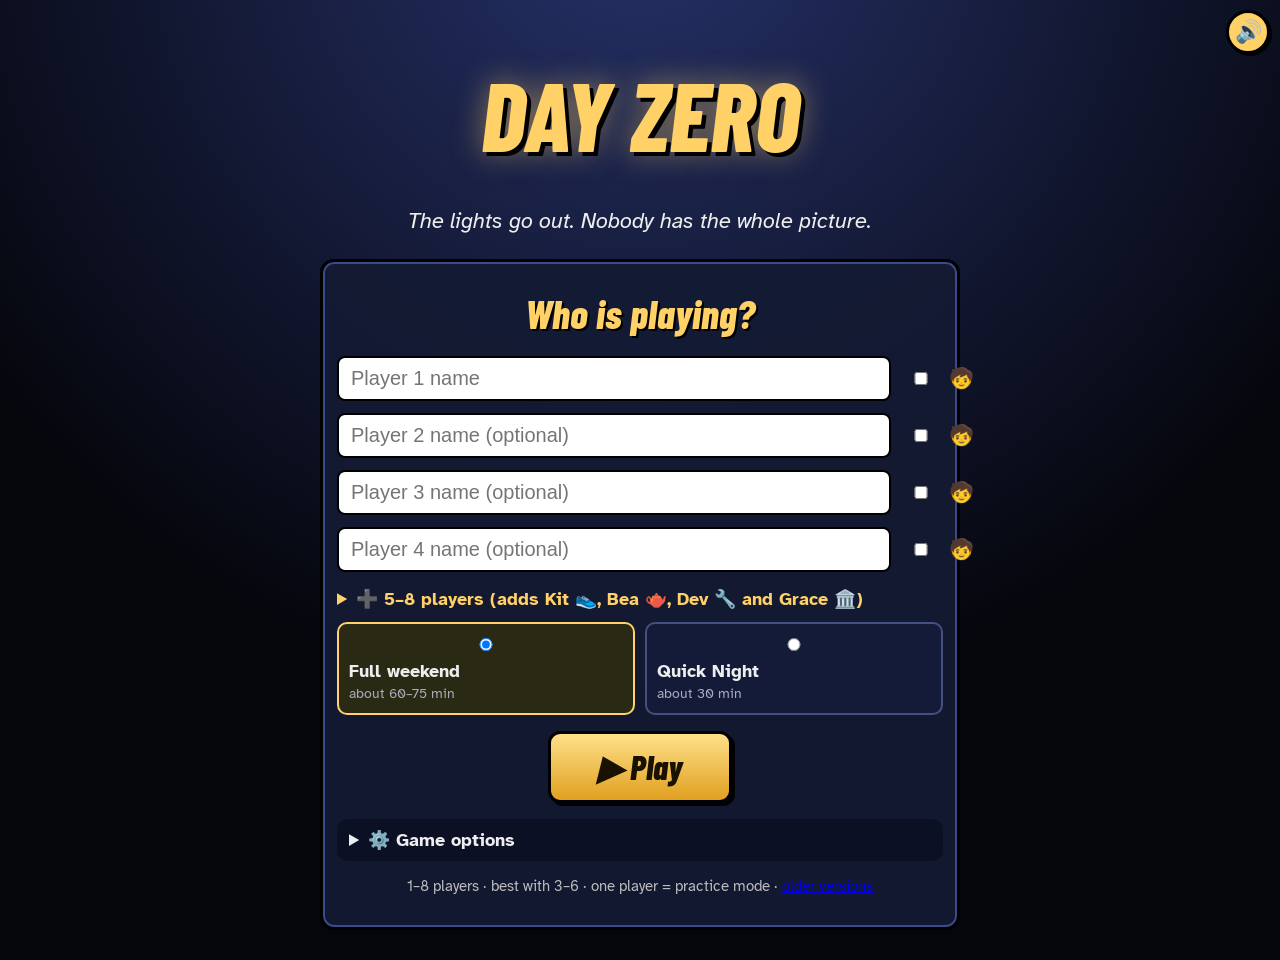
==== index.html @ 2cb4d69f "Wire up 1-8 players, kid ticks, campaign panel and controller mode Title screen: 8 name rows with a " ====
<!DOCTYPE html>
<html lang="en"><head><meta charset="utf-8"><meta name="viewport" content="width=device-width,initial-scale=1">
<title>Day Zero: a family co-op crisis game</title>
<link rel="icon" href="favicon.svg" type="image/svg+xml"><link rel="alternate icon" href="favicon.ico">
<meta name="description" content="The lights go out. Nobody has the whole picture. A co-op crisis game for 1–8 players around one screen, with optional phone controllers.">
<meta property="og:title" content="Day Zero"><meta property="og:description" content="The lights go out. Nobody has the whole picture. Can your table keep Mill Lane together?">
<meta name="theme-color" content="#141a33">
<link href="https://fonts.googleapis.com/css2?family=Barlow+Condensed:ital,wght@1,800&family=Atkinson+Hyperlegible:ital,wght@0,400;0,700;1,400&family=Caveat:wght@600&display=swap" rel="stylesheet">
<link rel="stylesheet" href="dz-main.css"><link rel="stylesheet" href="dz24.css"><link rel="stylesheet" href="dz-juice.css">
</head><body><div class="w" id="app"></div>
<noscript><p style="text-align:center">Day Zero needs JavaScript to run.</p></noscript>
<script src="story21.js"></script>
<script src="story23.js"></script>
<script src="qr24.min.js"></script>
<script src="vendor/peerjs.min.js"></script>
<script src="dz24.js"></script>
<script src="dz-content.js"></script>
<script src="dz-core.js"></script>
<script src="dz-variety.js"></script>
<script src="dz-roles.js"></script>
<script src="dz-campaign.js"></script>
<script src="dz-views.js"></script>
<script src="dz-vote.js"></script>
<script src="dz-chronicle.js"></script>
<script src="dz-juice.js"></script>
<script src="dz-live.js"></script>
<script>R();</script>
</body></html>
---- dz-main.css ----
*{box-sizing:border-box}
body{margin:0;color:#eee;font:18px/1.45 'Atkinson Hyperlegible',sans-serif;background:radial-gradient(circle at 50% -10%,#26326a,#05060c 65%);min-height:100vh}
.w{max-width:1100px;margin:auto;padding:14px}
h1,h2,.btn,.ct,.sec{font-family:'Barlow Condensed',Impact,sans-serif;font-style:italic;font-weight:800}
h1{font-size:76px;color:#ffd166;text-align:center;margin:10px 0 0;text-shadow:4px 4px 0 #000,0 0 30px #ffd16688}
h2{font-size:40px;color:#ffd166;margin:8px 0;text-shadow:2px 2px 0 #000;text-align:center}
.sec{font-size:30px;color:#ffd166;border-bottom:3px solid #ffd16655;margin:26px 0 12px;text-shadow:2px 2px 0 #000}
.goal{background:linear-gradient(90deg,#c43d1f,#6a24a8);border:3px solid #000;border-radius:12px;padding:10px 16px;font-size:21px;margin:10px auto;max-width:900px;text-align:center;box-shadow:4px 4px 0 #000}
.btn{background:linear-gradient(#ffe08a,#e0a020);color:#1a1200;border:3px solid #000;border-radius:12px;padding:10px 24px;font-size:24px;cursor:pointer;box-shadow:3px 3px 0 #000;margin:6px}
.btn:disabled{opacity:.35}.btn.b{background:linear-gradient(#d6ddff,#8c99d8)}.btn.sm2{font-size:18px;padding:4px 14px}
.c{text-align:center}.row{display:flex;flex-wrap:wrap;gap:16px;justify-content:center}
.card{width:300px;border-radius:18px;padding:12px;border:3px solid #000;box-shadow:inset 0 0 0 3px var(--r,#ffd166),6px 7px 0 #0009;
background:repeating-linear-gradient(-35deg,#0f1630 0 13px,#1a2550 13px 15px,#0f1630 15px 28px,#3a2c0a 28px 29px)}
.ct{font-size:30px;line-height:1;color:#ffd166;text-align:center;padding:4px 2px 9px;text-shadow:2px 2px 0 #000}
.art{height:175px;border:3px solid #000;border-radius:6px;position:relative;overflow:hidden;display:flex;align-items:center;justify-content:center;font-size:76px;background:linear-gradient(135deg,#ff6b35,#7b2cbf 55%,#10002b)}
.art div{position:absolute;inset:0;background-size:cover;background-position:center}
.sm .art{height:64px;font-size:38px}
.box{background:#f4ecd6;color:#1b1b1b;border:2px solid #000;border-radius:6px;margin-top:10px;padding:10px;font-size:17px}
.fl{font-style:italic;margin-bottom:6px}
.hint{margin-top:8px;font-size:14px;background:#e6d9b3;border-radius:4px;padding:5px 7px}
.tag{text-align:right;font-family:'Barlow Condensed',sans-serif;font-style:italic;font-weight:800;color:#ffb347;font-size:20px;margin-top:6px}
.sk{font-family:Caveat,cursive;font-size:24px;line-height:1.15;background:#fffbe6}
.rel{display:inline-block;font-weight:700;font-size:13px;padding:2px 8px;border-radius:10px;border:2px solid #000;margin-bottom:6px}
.V{background:#2e8b57;color:#fff}.U{background:#ffbf47}.R{background:#aaa;border-style:dashed}
.clk{display:flex;gap:4px;margin-top:6px}.clk i{width:22px;height:22px;border:2px solid #000;border-radius:4px;background:#fff;font-style:normal;text-align:center;font-size:14px}.clk i.on{background:#e4572e}
.pn{background:#141a33ee;border:3px solid #000;border-radius:14px;padding:14px;margin:12px auto;max-width:900px;box-shadow:inset 0 0 0 2px #3a4a8a}
.trk{display:inline-block;background:#1c2448;border:2px solid #000;border-radius:10px;padding:6px 10px;margin:4px;min-width:118px;text-align:center}
.trk b{display:block;font-size:26px;color:#ffd166}.pp{color:#ff7a59;letter-spacing:2px}
.hb{display:inline-block;margin:4px;padding:6px 12px;border-radius:10px;border:2px solid #000;background:#3a3a3a}.hb.on{background:#2fbf71;color:#000}
.lg p{margin:6px 0;padding:7px 10px;background:#0f1430;border-left:6px solid #ffd166;border-radius:4px}
.lg p.ok{border-left-color:#2fbf71}.lg p.no{border-left-color:#e4572e}
.rb{border:3px solid;border-radius:12px;padding:12px 14px;margin:10px auto;background:#10162c;max-width:900px}
.rb h3{margin:0 0 6px;font-family:'Barlow Condensed',sans-serif;font-style:italic;font-size:28px}
.gd td{border-bottom:1px solid #334;padding:7px;vertical-align:top}.gd table{width:100%;border-collapse:collapse}
.opt{display:block;width:100%;text-align:left;font-size:22px}
.opt div{font:16px 'Atkinson Hyperlegible';font-style:normal;margin-top:3px}
select,input{font-size:18px;padding:8px;border-radius:8px;border:2px solid #000;width:100%;margin:4px 0}
.st{font-size:34px;color:#ffd166}.s{font-size:15px;color:#bbb}

/* Day Zero 2.0: inventory and exploration */
.dx-grid{display:grid;grid-template-columns:repeat(auto-fit,minmax(185px,1fr));gap:10px}
.dx-item{background:#20294f;border:2px solid #070a15;border-radius:11px;padding:10px;box-shadow:inset 0 0 0 1px #5666a6}
.dx-item b{color:#ffe08a}.dx-item small{color:#cbd2ec;display:block;line-height:1.35;margin-top:4px}
.dx-item .dx-icon{font-size:28px;display:inline-block;margin-right:6px}
.dx-place{border-left:4px solid #2fd09c}.dx-place.locked{border-left-color:#7c7e97;opacity:.83}.dx-place.done{border-left-color:#f0a500}
.dx-label{font-size:13px;font-weight:bold;letter-spacing:.035em;color:#ffca69}
.dx-note{font-size:15px;color:#dee4fa}
.preview-banner{position:sticky;top:0;z-index:100;background:#1d5d4b;border-bottom:3px solid #82e9bd;color:#fff;padding:10px 16px;font:700 15px 'Atkinson Hyperlegible',sans-serif;text-align:center}.preview-banner a{color:#ffdf80}
/* Day Zero 2.1 — narrated fiction */
.dz21-page{max-width:920px;margin:16px auto 24px;background:#101730;border:3px solid #090b18;border-radius:16px;overflow:hidden;box-shadow:0 9px 0 #0008}
.dz21-head{background:linear-gradient(115deg,#33224e,#162244);padding:20px 24px 14px}
.dz21-head h2{text-align:left;font-size:clamp(32px,5vw,48px);margin:5px 0;line-height:1.08}
.dz21-kicker{color:#ffcc70;font:italic 800 19px 'Barlow Condensed',Impact,sans-serif;text-transform:uppercase;letter-spacing:.07em}
.dz21-head span{color:#dfddeb;font-size:15px}
.dz21-hero{height:clamp(180px,36vw,295px);background:#1b2048}
.dz21-hero .art{height:100%;border:0;border-radius:0}
.dz21-prose{background:#f4ecd8;color:#28232b;padding:clamp(16px,4vw,32px);font:clamp(18px,2vw,21px)/1.58 Georgia,serif}
.dz21-prose p{margin:0 0 17px}.dz21-prose p:last-child{margin-bottom:0}
.dz21-reader{font:700 14px 'Atkinson Hyperlegible',sans-serif}
.dz21-prose .dz21-reader{border-bottom:1px solid #c6b49a;color:#645667;padding-bottom:10px;margin-bottom:16px}
.dz21-footer{padding:15px;text-align:center;background:#141c36}
.dz21-settings{border-left:5px solid #c593e5}.dz21-settings select{max-width:460px;margin:6px 0 15px}
.dz21-outro{border:2px solid #b88c4b;padding:18px 22px}.dz21-outro h3{font:italic 800 29px 'Barlow Condensed',Impact,sans-serif;color:#ffcf72;margin:7px 0}.dz21-outro p{margin:0;line-height:1.55}
@media(max-width:600px){.dz21-head{padding:14px}.dz21-hero{height:205px}.dz21-prose{padding:17px}}

/* Day Zero 2.2 - Illustrated results and narrative council */
.dz22-story{display:grid;grid-template-columns:minmax(175px,32%) 1fr;max-width:940px;margin:14px auto;border:3px solid #080c1f;border-radius:16px;overflow:hidden;background:#f4ecd8;color:#26202b;box-shadow:0 7px 0 #0008}
.dz22-scene-image{background:#16213d;min-height:240px}.dz22-scene-image .art{height:100%;min-height:240px;border:0;border-radius:0}
.dz22-story-prose{padding:22px 25px;font:18px/1.52 Georgia,serif}.dz22-story-prose p{margin:11px 0}.dz22-story-prose h3{font:bold 31px/1.12 Georgia,serif;color:#332039;margin:8px 0 13px}
.dz22-kicker{font:italic 800 16px 'Barlow Condensed',Impact,sans-serif;letter-spacing:.045em;color:#c47b20}
.dz22-read{font:700 13px 'Atkinson Hyperlegible',sans-serif;color:#795c68;margin:8px 0 15px}
.dz22-teamwork{border-left:5px solid #2fd09c;padding:16px 20px}.dz22-teamwork p{margin:9px 0;font-size:16px}.dz22-teamwork b{color:#ffd166}
.dz22-role-cue{max-width:900px;margin:8px auto;border-left:5px solid #e0b264;padding:10px 15px;background:#191f3b;color:#f2e9d5;font:17px/1.5 Georgia,serif}
.dz22-grid{display:grid;grid-template-columns:repeat(auto-fit,minmax(258px,1fr));gap:16px;max-width:1100px;margin:14px auto 22px}
.dz22-result{border:3px solid var(--dz22,#ffcf70);border-radius:14px;overflow:hidden;background:#171d39;box-shadow:4px 5px 0 #0009;color:#f5f1e8}
.dz22-art{height:158px;background:#121c3a}.dz22-art .art{height:100%;border:0;border-radius:0}
.dz22-details{padding:12px 15px 14px}.dz22-details h4{font:bold 25px/1.09 'Barlow Condensed',Impact,sans-serif;color:#ffda8c;margin:5px 0 10px}
.dz22-details p{font:16px/1.5 Georgia,serif;margin:8px 0 12px}.dz22-chips{display:flex;flex-wrap:wrap;gap:6px;margin-top:10px}.dz22-chips span{padding:4px 9px;background:#303c69;border-radius:8px;font-size:13px;color:#f5eacb}
.dz22-technical{font-size:15px}.dz22-technical summary{cursor:pointer;color:#cbd5ff;font-weight:700}
.dz22-delta-list{display:flex;gap:7px;flex-wrap:wrap}.dz22-delta-list span{background:#293257;border:1px solid #7582b6;border-radius:9px;padding:7px 10px}
.dz22-resource-grid{display:grid;grid-template-columns:repeat(auto-fit,minmax(235px,1fr));gap:10px}.dz22-resource{border:1px solid #404e83;border-radius:10px;background:#1c2448;padding:11px}.dz22-resource b{color:#ffdb8c}.dz22-resource p{margin:5px 0;font-size:15px}.dz22-resource small{font-size:13px;color:#d7d9ee}
@media(max-width:620px){.dz22-story{grid-template-columns:1fr}.dz22-scene-image,.dz22-scene-image .art{min-height:185px;max-height:215px}.dz22-story-prose{padding:17px}.dz22-grid{grid-template-columns:1fr}.dz22-art{height:185px}}

/* Day Zero 2.3: illustrations are card art, game information stays outside the picture. */
.dz23-item-grid{display:grid;grid-template-columns:repeat(auto-fit,minmax(185px,1fr));gap:12px}
.dz23-item{background:#1b2547;border:2px solid #bd9655;border-radius:11px;overflow:hidden}
.dz23-item-art .art{height:155px;border:0;border-radius:0}.dz23-item-art .art div{background-size:cover}
.dz23-item-body{padding:10px 12px}.dz23-item-body strong{display:block;color:#ffd994;font:italic 800 22px 'Barlow Condensed',Impact,sans-serif}
.dz23-item-body span{font-size:12px;color:#ebad53;font-weight:700}.dz23-item-body p{font-size:15px;margin:6px 0;color:#e8e5ef}
.dz23-drawer summary,.dz23-teamwork summary{cursor:pointer;font-weight:700;color:#ffda87}
.dz23-drawer[open] summary{margin-bottom:13px}.dz23-hint{padding:10px 12px;background:#252e54;border-radius:9px;margin:9px 0}
.dz23-hint summary{color:#f1dfaa;cursor:pointer}.dz23-hint p{font-size:15px}
.dz23-result .dz22-art{height:190px}.dz23-result .dz22-art .art{background:#1c2545}
.dz23-result .dz22-details h4{font-size:25px}.dz23-result .dz22-details p{font:16px/1.5 Georgia,serif}
@media(max-width:600px){.dz23-item-grid{grid-template-columns:repeat(2,minmax(0,1fr))}.dz23-item-art .art{height:120px}}
---- dz24.css ----
/* Day Zero 2.4 — TV-first and mobile-friendly dual presentation */
.dz24-mode-select{display:block;font-size:18px;font-weight:800;color:#ffdc86}.dz24-mode-select select{margin-top:7px;background:#e8ecfc;color:#17223d}
.dz24-lead{max-width:1000px;margin:20px auto;text-align:center;background:linear-gradient(125deg,#15274d,#10162c);border:2px solid #495e96;border-radius:15px;padding:19px 25px}
.dz24-eyebrow{color:#ffc675;font-size:15px;font-weight:850;letter-spacing:.15em}.dz24-lead h2{margin:5px auto}
.dz24-lead p{max-width:780px;margin:9px auto 0;font-size:19px;color:#dce3f8}
.dz24-role-section{max-width:1100px;margin:20px auto 30px}
.dz24-role-line{display:flex;align-items:center;gap:14px;padding:13px 18px;border:2px solid var(--dz24-role);border-radius:13px;background:#121d39}
.dz24-role-icon{font-size:32px}.dz24-role-name{font:italic 800 28px 'Barlow Condensed',Impact,sans-serif;color:#ffe091}
.dz24-role-mechanic{font-size:15px;color:#c5d1eb}
.dz24-intel-grid{display:grid;grid-template-columns:repeat(auto-fit,minmax(240px,1fr));gap:15px;margin-top:14px}
.dz24-intel-card{background:#f0e4cb;border:2px solid #0c1427;border-radius:12px;overflow:hidden;box-shadow:4px 5px #0008;color:#17223a}
.dz24-artwrap{height:155px;background:#182647}.dz24-artwrap img{width:100%;height:100%;object-fit:cover;display:block}
.dz24-card-copy{padding:11px 13px 15px}.dz24-meta{display:flex;gap:8px;align-items:center;flex-wrap:wrap}
.dz24-state{border:2px solid #16253c;background:#ecc56d;border-radius:7px;font-weight:900;font-size:12px;padding:3px 8px}
.dz24-intel-card.verified .dz24-state{background:#36895e;color:#fff}.dz24-intel-card.rumour .dz24-state{background:#bdc0c9;border-style:dashed}
.dz24-mark{font-size:11px;border:1px solid #96836e;border-radius:6px;padding:3px 7px}
.dz24-card-copy p{font-size:19px;line-height:1.46;margin:9px 0 0}
.dz24-qr-grid{display:grid;grid-template-columns:repeat(auto-fit,minmax(205px,1fr));gap:16px;margin:16px auto;max-width:1100px}
.dz24-qr-person{padding:14px 12px;text-align:center;border:2px solid #6481c2;background:#151e3c;border-radius:15px;box-shadow:4px 5px #0008}
.dz24-player-number{font-weight:800;color:#b8c8f4;font-size:12px;letter-spacing:.13em}
.dz24-qr-person h3{margin:6px 0;color:#ffdf91;font:italic 800 30px 'Barlow Condensed',Impact,sans-serif}
.dz24-player-roles{font-size:14px;min-height:39px;color:#cbd6ed}
.dz24-qr{background:white;padding:8px;border-radius:9px;max-width:196px;min-height:194px;display:flex;align-items:center;justify-content:center;margin:8px auto}
.dz24-qr img,.dz24-qr canvas{width:178px!important;height:178px!important}
.dz24-qr-caption{margin:7px 0;color:#d3e1ff;font-size:14px}
.dz24-openlink{color:#ffe095;font-size:14px}.dz24-linkbtn{cursor:pointer;background:none;border:0;text-decoration:underline;color:#ffe095;font-size:15px}
.dz24-order-grid{display:grid;grid-template-columns:repeat(auto-fit,minmax(270px,1fr));gap:16px}
.dz24-order-player{background:#151f3c;border:2px solid #5268a1;border-radius:13px;padding:13px}
.dz24-order-player h3{margin:0 0 13px;color:#ffda83;font:italic 800 31px 'Barlow Condensed',Impact,sans-serif}
.dz24-order-role{margin:10px 0 18px;padding:10px 12px;background:#233059;border-left:5px solid var(--dz24-role);border-radius:0 9px 9px 0}
.dz24-order-role-head{color:#ffe5a5;font-size:17px;font-weight:800;margin-bottom:5px}
.dz24-order-label{display:block;color:#f3c47d;font-weight:800;font-size:13px;margin-top:13px}
.dz24-order-role select{margin:3px 0;font-size:15px;color:#152136}
@media(min-width:1150px){.w{max-width:1270px}}
@media(max-width:575px){.dz24-lead{padding:15px}.dz24-lead p{font-size:16px}.dz24-intel-card{display:grid;grid-template-columns:112px minmax(0,1fr)}.dz24-artwrap{height:100%;min-height:142px}.dz24-card-copy p{font-size:16px}
.dz24-qr-grid{grid-template-columns:repeat(2,minmax(0,1fr));gap:8px}.dz24-qr-person{padding:8px 5px}.dz24-player-roles{font-size:12px}
.dz24-qr{width:100%;max-width:156px;min-height:145px;padding:4px}.dz24-qr img,.dz24-qr canvas{width:135px!important;height:135px!important}}
---- dz-juice.css ----
/* Day Zero: styles for the cold open, staging, votes, goals and the Mill Lane Chronicle */
#dz-mute{position:fixed;top:10px;right:10px;z-index:50;font-size:22px;width:44px;height:44px;border-radius:50%;border:3px solid #000;background:#ffd166;cursor:pointer;box-shadow:2px 2px 0 #000}
#dz-skip{position:fixed;bottom:14px;right:14px;z-index:50;font:700 18px 'Barlow Condensed',sans-serif;padding:8px 16px;border-radius:10px;border:3px solid #000;background:#d6ddff;cursor:pointer}
#dz-toast{position:fixed;left:50%;bottom:20px;transform:translate(-50%,120px);background:#1b1b1b;color:#ffd166;border:3px solid #ffd166;border-radius:12px;padding:10px 18px;z-index:60;transition:transform .25s;max-width:90vw}
#dz-toast.on{transform:translate(-50%,0)}
.dz-title{font-size:96px;margin-top:30px}.dz-tagline{font-size:22px}
.dz-start{max-width:640px;margin:16px auto}.dz-start input:not([type]),.dz-start input[id^=n],.dz-opts input#dz-seed{display:block;width:100%;font-size:20px;padding:9px 12px;margin:6px 0;border-radius:8px;border:2px solid #000}
.dz-play{font-size:34px;padding:12px 46px}
.dz-len{display:flex;gap:10px;justify-content:center;margin:10px 0}
.dz-chip-radio{flex:1;background:#141b38;border:2px solid #44507f;border-radius:10px;padding:8px 10px;cursor:pointer}
.dz-chip-radio span{display:block;font-size:14px;color:#aab}
.dz-chip-radio:has(input:checked){border-color:#ffd166;background:#2a2a14}
.dz-opts{margin-top:10px;background:#0b1024;border-radius:10px;padding:8px 12px}.dz-opts summary{cursor:pointer;font-weight:700}
.dz-opts label{display:block;margin:10px 0}.dz-opts select{display:block;width:100%;font-size:17px;padding:6px;border-radius:6px;margin-top:4px}
.dz-tip{background:#173b2c;border:2px solid #6bd59f;border-radius:10px;padding:8px 12px;margin:10px auto;max-width:900px}
.dz-teamline{margin:6px 0}.dz-steps{max-width:900px;margin:10px auto}
.dz-scene summary{cursor:pointer;font-weight:700}
.dz-strip{display:flex;flex-wrap:wrap;gap:10px;justify-content:center;margin:12px 0}
.dz-strip-i{background:#141b38;border:2px solid #44507f;border-radius:10px;padding:6px 10px}.dz-strip-i.hot{border-color:#e4572e;box-shadow:0 0 12px #e4572e88}
.dz-newpip{animation:dzPip 1.1s ease 2}
@keyframes dzPip{0%{transform:scale(1)}40%{transform:scale(1.5);background:#ffd166}100%{transform:scale(1)}}
.dz-up{animation:dzUp 1.6s ease}.dz-down{animation:dzDown 1.6s ease}
@keyframes dzUp{0%,60%{box-shadow:0 0 0 3px #6bd59f;background-color:#6bd59f44}100%{box-shadow:none}}
@keyframes dzDown{0%,60%{box-shadow:0 0 0 3px #e4572e;background-color:#e4572e44}100%{box-shadow:none}}
.dz-chip.neg{background:#5a1f12!important;color:#ffd1c4!important}.dz-chip.pos{background:#173b2c!important;color:#c9f5dc!important}
/* staging */
.dz-staging .dz-st:not(.dz-in){opacity:0;transform:translateY(14px) scale(.98)}
.dz-st{transition:opacity .35s ease,transform .35s ease}
.btn.dz-wait{opacity:.35;pointer-events:none}
.dz-shake{animation:dzShake .5s}
@keyframes dzShake{20%,60%{transform:translateX(-6px)}40%,80%{transform:translateX(6px)}}
.dz22-art{position:relative}
.dz-stamp{position:absolute;top:30%;left:50%;transform:translate(-50%,-50%) rotate(-12deg);font:900 italic 30px 'Barlow Condensed',sans-serif;color:#e4572e;border:4px solid #e4572e;border-radius:8px;padding:2px 12px;background:#fff9;letter-spacing:2px}
.dz-stamp.v-HALFTRUE{color:#e0a020;border-color:#e0a020}.dz-stamp.v-OUTOFDATE,.dz-stamp.v-UNPROVEN{color:#7b2cbf;border-color:#7b2cbf}
.dz-staging .dz-st:not(.dz-in) .dz-stamp{transform:translate(-50%,-50%) rotate(-12deg) scale(3);opacity:0}
.dz-stamped{animation:dzStamp .35s cubic-bezier(.3,1.6,.6,1)}
@keyframes dzStamp{0%{transform:translate(-50%,-50%) rotate(-12deg) scale(3);opacity:0}100%{transform:translate(-50%,-50%) rotate(-12deg) scale(1);opacity:1}}
/* votes */
.dz-pass{max-width:620px;margin:30px auto;padding:26px}
.dz-ballot{max-width:620px;margin:12px auto}.dz-ballot .opt{display:block;width:100%;text-align:left}
.dz-ballot .opt div{font:400 16px 'Atkinson Hyperlegible',sans-serif;font-style:normal}
.dz-private{display:block;margin:14px 0}.dz-private select{display:block;width:100%;font-size:16px;padding:6px;margin-top:4px}
.dz-ballots{display:flex;flex-wrap:wrap;gap:12px;justify-content:center;margin:14px 0}
.dz-ballotcard{width:170px;min-height:110px;background:#f4ecd6;color:#1b1b1b;border:3px solid #000;border-radius:10px;padding:10px;box-shadow:4px 4px 0 #000}
.dz-staging .dz-ballotcard:not(.dz-in){transform:rotateY(90deg)}
.dz-bk{font:800 italic 16px 'Barlow Condensed',sans-serif;color:#7b2cbf}.dz-bv{font-weight:700}
.dz-tally{max-width:700px;margin:12px auto}
.dz-bar{display:grid;grid-template-columns:1fr 200px 30px;gap:8px;align-items:center;margin:6px 0}
.dz-bar i{display:block;height:18px;border:2px solid #000;border-radius:6px;background:linear-gradient(90deg,#ffd166 var(--w),#141b38 var(--w))}
.dz-verdict,.dz-decided{background:linear-gradient(135deg,#2a2a14,#173b2c);border:3px solid #ffd166;border-radius:14px;padding:12px 18px;max-width:700px;margin:12px auto;text-align:center}
.dz-verdict.dz-bad{background:linear-gradient(135deg,#3b1410,#200);border-color:#e4572e}
.dz-kick{font:800 italic 16px 'Barlow Condensed',sans-serif;letter-spacing:2px;color:#ffd166}.dz-verdict h3{font-size:30px;margin:4px 0}
.dz-uni{color:#6bd59f;font-weight:700}
.dz-sab{background:#3b1410;border:3px solid #e4572e;border-radius:12px;padding:10px 14px;max-width:700px;margin:10px auto}
.dz-hand-name{color:#ffd166;margin:18px 0 0}
.dz24-linkbtn{background:none;border:0;color:#9bb4df;text-decoration:underline;cursor:pointer;font:inherit}
/* the Mill Lane Chronicle */
.dz-paper{background:#f2ead3;color:#1d1a14;border:3px solid #000;border-radius:4px;box-shadow:8px 9px 0 #000a;max-width:1000px;margin:16px auto;padding:18px 26px;font-family:Georgia,'Times New Roman',serif}
.dz-mast{text-align:center;border-bottom:4px double #1d1a14;padding-bottom:6px}
.dz-mast h1{font:900 64px/1 'Old English Text MT','UnifrakturMaguntia',Georgia,serif;color:#1d1a14;text-shadow:none;margin:6px 0 0;font-style:normal}
.dz-mast-top{display:flex;justify-content:space-between;font-size:13px;text-transform:uppercase;letter-spacing:1px;border-bottom:1px solid #1d1a14;padding-bottom:4px}
.dz-head{font:900 46px/1.05 Georgia,serif;color:#1d1a14;text-shadow:none;margin:14px 0 4px;font-style:normal}
.dz-stand{text-align:center;font-style:italic;font-size:19px;max-width:820px;margin:0 auto 8px}
.dz-stars{text-align:center;font-weight:700;letter-spacing:1px;border-top:1px solid #1d1a14;border-bottom:1px solid #1d1a14;padding:4px;margin:8px 0;color:#7a4b00}
.dz-cols{column-width:290px;column-gap:28px;column-rule:1px solid #b5a988}
.dz-col{break-inside:avoid-column;margin-bottom:14px}.dz-col h3{font:800 20px Georgia,serif;text-transform:uppercase;border-bottom:1px solid #1d1a14;margin:12px 0 6px}
.dz-col ul{padding-left:18px;margin:6px 0}.dz-lead p:first-of-type::first-letter{float:left;font-size:54px;line-height:.85;padding:4px 6px 0 0;font-weight:900}
.dz-vote-chip{font-size:13px;background:#1d1a14;color:#f2ead3;border-radius:4px;padding:0 5px;white-space:nowrap}
.dz-goal{border:1px dashed #1d1a14;padding:6px 8px;margin:6px 0;border-radius:4px}.dz-goal.met{background:#d9ecd5}.dz-goal.miss{background:#efd9d0}
.dz-res{display:block;font-weight:700}
.dz-foot{border-top:4px double #1d1a14;margin-top:10px;padding-top:6px;text-align:center;font-size:14px}
.dz-sharebox{max-width:700px;margin:16px auto}.dz-sharebox textarea{width:100%;font:16px/1.4 ui-monospace,monospace;border-radius:8px;padding:8px;resize:vertical}
.dz-missed{max-width:900px;margin:12px auto}.dz-missed summary{cursor:pointer;font-weight:700;font-size:20px}
@media (max-width:640px){.dz-title{font-size:64px}.dz-mast h1{font-size:40px}.dz-head{font-size:32px}.dz-bar{grid-template-columns:1fr 100px 24px}}
@media (prefers-reduced-motion:reduce){*{animation:none!important;transition:none!important}}
.dz-paper .s{color:#5b5240}
/* phase 2: bigger tables */
.dz-namerow{display:flex;gap:8px;align-items:center}.dz-namerow input[id^=n]{flex:1}
.dz-kidchk{white-space:nowrap;font-size:20px;cursor:pointer}
.dz-more{margin:8px 0}.dz-more summary{cursor:pointer;font-weight:700;color:#ffd166}
.dz-kidopts{display:flex;flex-direction:column;gap:8px;margin-top:8px}
.dz-kidbtn{font:700 19px 'Atkinson Hyperlegible',sans-serif;text-align:left;padding:12px 14px;border-radius:12px;border:3px solid #000;background:#fff3d6;color:#1b1b1b;cursor:pointer}
.dz-kidbtn.on{background:#ffd166;box-shadow:inset 0 0 0 3px #e4572e}
.dz-kid .dz24-intel-card p{font-size:19px}
/* phase 2: campaign */
.dz-camp{max-width:640px;margin:12px auto}.dz-camp>summary{cursor:pointer;font-size:20px}
.dz-eplist{padding-left:22px}.dz-eplist li{margin:8px 0}.dz-eplist li.done{opacity:.8}.dz-eplist li.next{border-left:4px solid #ffd166;padding-left:8px}
.dz-code{margin-top:8px}.dz-code textarea,.dz-code input{width:100%;font:13px ui-monospace,monospace;margin:4px 0;padding:6px;border-radius:6px}
.dz-prev ul{margin:6px 0 10px}.dz-carry li{margin:6px 0}
.dz-campbox{max-width:800px;margin:16px auto;border:3px solid #c593e5}.dz-campbox h3{font-size:26px;margin:6px 0;color:#ffd166}
.dz-camptable{width:100%;border-collapse:collapse;margin:8px 0}.dz-camptable td{padding:6px;border-bottom:1px solid #44507f}
.dz-total{font-size:22px}.dz-badges{display:flex;flex-wrap:wrap;gap:8px;margin:8px 0}
.dz-badge{background:#2a2a14;border:2px solid #ffd166;border-radius:20px;padding:4px 12px;font-weight:700}

/* ---- Phone link (live mode) ---- */
.dz-lv{display:inline-block;font-size:.8rem;padding:.1rem .5rem;border-radius:999px;background:rgba(255,255,255,.08);color:#b9b3a6;border:1px solid rgba(255,255,255,.15);white-space:nowrap}
.dz-lv.on{background:rgba(96,190,120,.18);color:#bfe8c8;border-color:rgba(96,190,120,.5)}
.dz-lvstate{margin:.6rem 0;padding:.5rem .8rem;border-radius:8px;background:rgba(255,255,255,.06);font-size:.95rem}
.dz-lvstate.ok{background:rgba(96,190,120,.14)}
.dz-lvstate.bad{background:rgba(220,110,80,.18)}
.dz-lvlist{display:flex;flex-direction:column;gap:.4rem;margin:.8rem auto;max-width:760px}
.dz-lvrow{display:flex;align-items:center;gap:.6rem;flex-wrap:wrap;padding:.45rem .7rem;border-radius:8px;background:rgba(255,255,255,.05)}
.dz-lvrow.done{opacity:.75}
.dz-lvrow .btn{margin-left:auto;padding:.25rem .7rem;font-size:.85rem}
.dz-live-locked{opacity:.85;border-style:dashed!important}
.dz-live-dot{font-size:.75rem;font-weight:400;color:#bfe8c8;margin-left:.4rem}
[id^="dz-lvqr-"]{display:flex;justify-content:center;margin:.5rem 0}
[id^="dz-lvqr-"] canvas,[id^="dz-lvqr-"] img,[id^="dz-lvqr-"] svg{background:#fff;padding:6px;border-radius:6px;max-width:180px;height:auto}
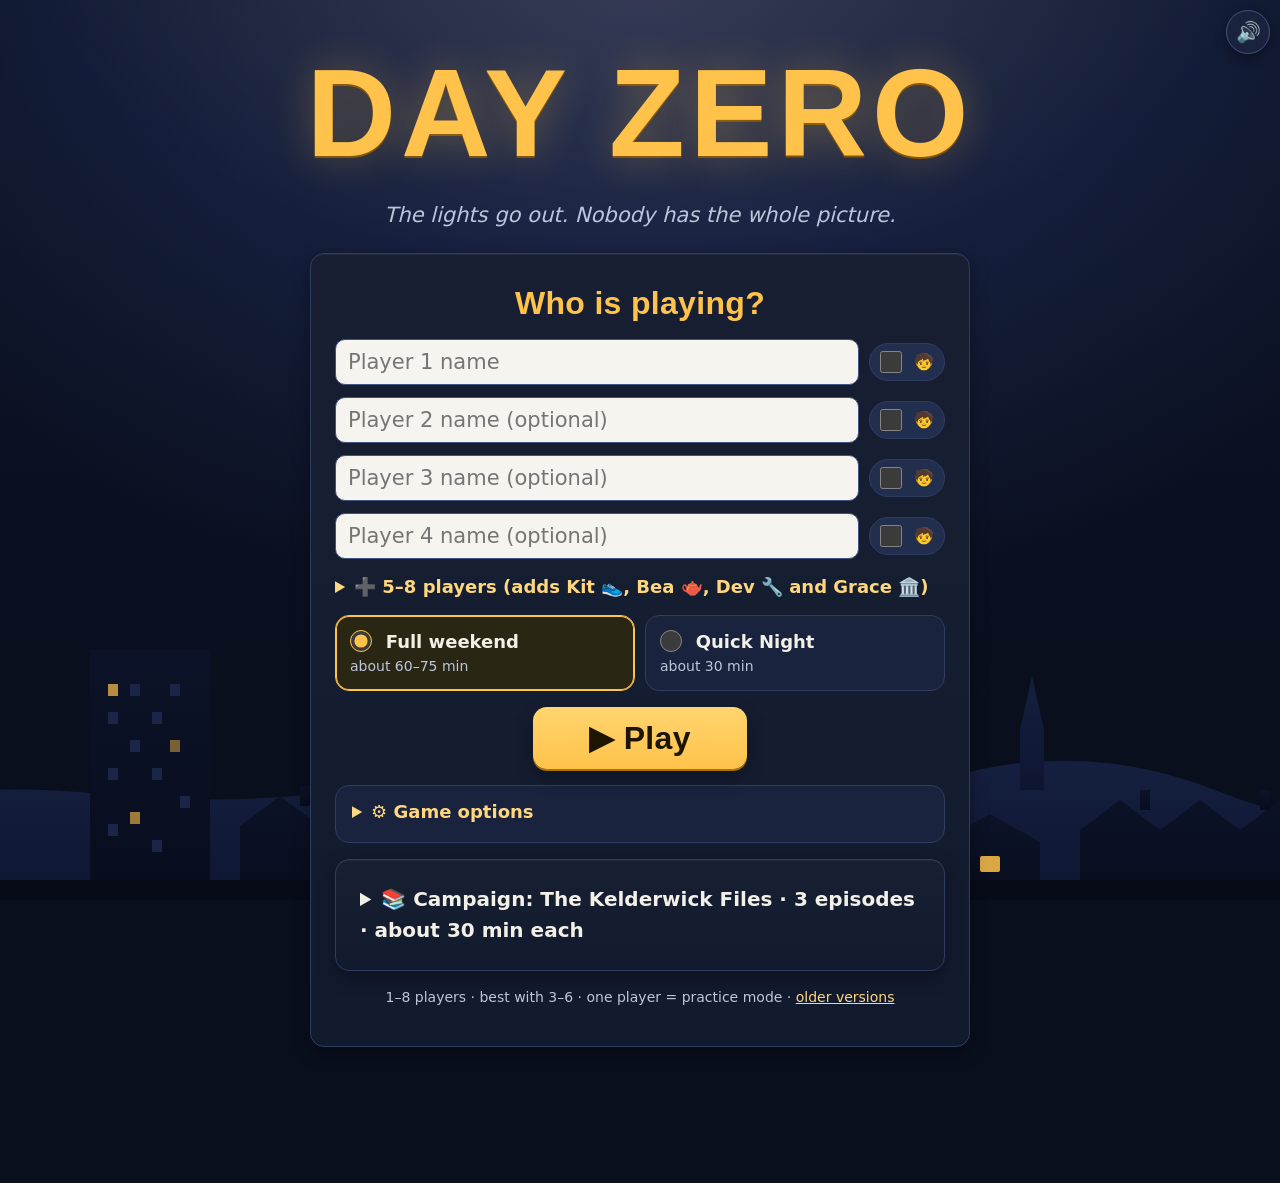
==== commit 4a249ada: "Torchlight theme for the TV game: tokens, type scale, AA palette, unified cards/buttons, skyline bac" ====
--- a/index.html
+++ b/index.html
@@ -4,9 +4,9 @@
 <link rel="icon" href="favicon.svg" type="image/svg+xml"><link rel="alternate icon" href="favicon.ico">
 <meta name="description" content="The lights go out. Nobody has the whole picture. A co-op crisis game for 1–8 players around one screen, with optional phone controllers.">
 <meta property="og:title" content="Day Zero"><meta property="og:description" content="The lights go out. Nobody has the whole picture. Can your table keep Mill Lane together?">
-<meta name="theme-color" content="#141a33">
-<link href="https://fonts.googleapis.com/css2?family=Barlow+Condensed:ital,wght@1,800&family=Atkinson+Hyperlegible:ital,wght@0,400;0,700;1,400&family=Caveat:wght@600&display=swap" rel="stylesheet">
-<link rel="stylesheet" href="dz-main.css"><link rel="stylesheet" href="dz24.css"><link rel="stylesheet" href="dz-juice.css">
+<meta name="theme-color" content="#0a0f1e">
+<link rel="stylesheet" href="fonts/fonts.css">
+<link rel="stylesheet" href="dz-main.css"><link rel="stylesheet" href="dz24.css"><link rel="stylesheet" href="dz-juice.css"><link rel="stylesheet" href="dz-theme.css">
 </head><body><div class="w" id="app"></div>
 <noscript><p style="text-align:center">Day Zero needs JavaScript to run.</p></noscript>
 <script src="story21.js"></script>
@@ -24,5 +24,6 @@
 <script src="dz-chronicle.js"></script>
 <script src="dz-juice.js"></script>
 <script src="dz-live.js"></script>
+<script src="dz-art.js"></script>
 <script>R();</script>
 </body></html>
--- a/dz-theme.css
+++ b/dz-theme.css
@@ -0,0 +1,254 @@
+/* ==========================================================================
+   Day Zero — "Torchlight" visual theme
+   Loaded last. Restyles the shared components; game markup and logic unchanged.
+   Palette checked for WCAG AA contrast (see README › Visual style).
+   ========================================================================== */
+:root{
+ --bg-0:#0a0f1e; --bg-1:#121a2e; --bg-2:#19233d; --bg-3:#222e4d;
+ --line:#2f3d63; --line-2:#435381;
+ --text:#f3f0e8; --muted:#bcc5da; --faint:#9aa6c2;
+ --amber:#ffc24a; --amber-2:#ffd77f; --amber-ink:#1d1500;
+ --red:#ff7a66; --red-bg:#3a1712; --green:#6bdca2; --green-bg:#12321f; --blue:#9cc0ff; --violet:#cfb2ff;
+ --paper:#f7f0df; --paper-2:#efe5cc; --ink:#231f19; --ink-2:#574d40;
+ --r-s:10px; --r-m:14px; --r-l:20px;
+ --sp-1:4px; --sp-2:8px; --sp-3:12px; --sp-4:16px; --sp-5:24px; --sp-6:32px; --sp-7:48px;
+ --fs-xs:14px; --fs-s:16px; --fs-m:18px; --fs-l:21px; --fs-xl:26px; --fs-2xl:32px; --fs-3xl:clamp(34px,4.6vw,48px); --fs-hero:clamp(64px,11vw,124px);
+ --shadow-1:0 1px 0 #ffffff0d inset,0 6px 18px #00000059; --shadow-2:0 1px 0 #ffffff12 inset,0 14px 34px #00000073;
+ --display:'Barlow Condensed','Arial Narrow',Impact,sans-serif; --body:'Atkinson Hyperlegible',system-ui,-apple-system,'Segoe UI',sans-serif; --serif:Georgia,'Times New Roman',serif;
+ color-scheme:dark;
+}
+html{-webkit-text-size-adjust:100%}
+body{color:var(--text);font:var(--fs-m)/1.55 var(--body);
+ background:
+  url(art/skyline.svg) center bottom/max(1600px,100vw) auto no-repeat fixed,
+  radial-gradient(ellipse 70% 45% at 50% -8%,#ffc24a1f,transparent 70%),
+  radial-gradient(ellipse 90% 70% at 50% 0%,#1f2c55 0%,transparent 75%),
+  linear-gradient(#0d1428,var(--bg-0) 60%);
+ background-color:var(--bg-0)}
+.w{padding:var(--sp-4) var(--sp-4) 120px}
+a{color:var(--amber-2)}
+::selection{background:var(--amber);color:var(--amber-ink)}
+:focus-visible{outline:3px solid var(--blue);outline-offset:3px;border-radius:6px}
+
+/* ---- type ---- */
+h1,h2,.btn,.ct,.sec{font-family:var(--display);font-style:normal;font-weight:700;letter-spacing:.01em}
+h1{font-size:var(--fs-3xl);color:var(--amber);text-shadow:none;line-height:1.05}
+h2{font-size:var(--fs-2xl);color:var(--amber);text-shadow:none;line-height:1.1;margin:var(--sp-2) 0 var(--sp-3)}
+h3{line-height:1.2}
+.sec{display:flex;align-items:center;gap:10px;font-size:var(--fs-xl);font-weight:700;color:var(--text);text-transform:uppercase;letter-spacing:.06em;text-shadow:none;border-bottom:1px solid var(--line);padding-bottom:8px;margin:var(--sp-6) 0 var(--sp-4)}
+.s{font-size:var(--fs-xs);color:var(--muted)}
+.dz-title{font-size:var(--fs-hero);font-weight:800;letter-spacing:.04em;margin:var(--sp-6) 0 0;color:var(--amber);
+ text-shadow:0 0 42px #ffc24a55,0 2px 0 #7a4c00}
+.dz-tagline{font-size:var(--fs-l);color:var(--muted);font-style:normal}
+
+/* ---- buttons ---- */
+.btn{display:inline-flex;align-items:center;justify-content:center;gap:8px;min-height:48px;padding:10px 24px;margin:6px;
+ font-size:var(--fs-l);font-weight:700;color:var(--amber-ink);background:linear-gradient(#ffd56f,var(--amber));
+ border:0;border-radius:var(--r-s);box-shadow:0 2px 0 #a8730d,0 8px 18px #0000004d;cursor:pointer;transition:transform .12s,filter .12s}
+.btn:hover{filter:brightness(1.06)}.btn:active{transform:translateY(1px)}
+.btn.b{background:var(--bg-3);color:var(--text);box-shadow:0 0 0 1px var(--line-2) inset,0 4px 12px #0000003d}
+.btn.b:hover{background:#2a3860}
+.btn.sm2{min-height:40px;font-size:var(--fs-s);padding:6px 16px;font-family:var(--body);font-weight:700;letter-spacing:0}
+.btn:disabled,.btn.dz-wait{opacity:.4;cursor:not-allowed;filter:none}
+.dz-play{font-size:var(--fs-2xl);padding:12px 56px;min-height:60px;border-radius:var(--r-m)}
+.dz24-linkbtn{color:var(--blue);font-size:var(--fs-s)}
+
+/* ---- surfaces ---- */
+.pn,.dz24-lead,.rb,.dz-tip,.dz-tally,.dz-verdict,.dz-decided,.dz-sab,.dz-sharebox,.dz-missed,.dz-camp,.dz-campbox,.dz22-role-cue{
+ background:linear-gradient(180deg,#ffffff06,#ffffff00),var(--bg-1);border:1px solid var(--line);border-radius:var(--r-m);box-shadow:var(--shadow-1)}
+.pn{padding:var(--sp-5);margin:var(--sp-4) auto}
+.dz24-lead{padding:var(--sp-5) var(--sp-6);background:radial-gradient(ellipse 80% 120% at 50% 0%,#ffc24a14,transparent 60%),var(--bg-1)}
+.dz24-eyebrow,.dz21-kicker,.dz22-kicker,.dz-kick{font:700 var(--fs-xs)/1.3 var(--body);letter-spacing:.14em;text-transform:uppercase;color:var(--amber-2)}
+.dz24-lead p{color:var(--muted);font-size:var(--fs-m)}
+.goal{background:var(--bg-1);border:1px solid var(--line);border-left:6px solid var(--amber);border-radius:var(--r-m);box-shadow:var(--shadow-1);font-size:var(--fs-m);text-align:left;padding:var(--sp-3) var(--sp-4)}
+.dz-tip{background:var(--green-bg);border-color:#2f7a52;color:#e6fff1}
+.dz-steps{font-size:var(--fs-s)}
+details>summary{cursor:pointer;font-weight:700;min-height:32px}
+.dz23-drawer summary,.dz23-teamwork summary,.dz-more summary,.dz-missed summary,.dz-opts summary{color:var(--amber-2)}
+select,input{font:var(--fs-m) var(--body);padding:10px 12px;border-radius:var(--r-s);border:1px solid var(--line-2);background:#f6f4ee;color:#141a2c;min-height:46px}
+input:focus-visible,select:focus-visible{outline:3px solid var(--blue);outline-offset:1px}
+
+/* ---- title / setup ---- */
+.dz-start{max-width:660px}
+.dz-start input[id^=n],.dz-opts input#dz-seed{border:1px solid var(--line-2);border-radius:var(--r-s);font-size:var(--fs-l)}
+.dz-namerow{gap:10px}
+.dz-kidchk{display:inline-flex;align-items:center;gap:4px;padding:6px 10px;border-radius:999px;background:var(--bg-3);border:1px solid var(--line);font-size:var(--fs-s)}
+.dz-kidchk input{width:20px;height:20px;min-height:0;margin:0;accent-color:var(--amber)}
+.dz-chip-radio{background:var(--bg-2);border:1px solid var(--line);border-radius:var(--r-m);padding:12px 14px}
+.dz-chip-radio span{color:var(--muted)}
+.dz-chip-radio:has(input:checked){border-color:var(--amber);background:#2a2614;box-shadow:0 0 0 1px var(--amber) inset}
+.dz-chip-radio input{accent-color:var(--amber);min-height:0;width:auto}
+.dz-opts{background:var(--bg-2);border:1px solid var(--line);border-radius:var(--r-m);padding:var(--sp-3) var(--sp-4)}
+.dz-opts select{background:#f6f4ee;color:#141a2c}
+
+/* ---- story pages ---- */
+.dz21-page,.dz22-story{border:1px solid var(--line);border-radius:var(--r-l);box-shadow:var(--shadow-2);background:var(--bg-1)}
+.dz21-head{background:linear-gradient(120deg,#2a2148,#15203d);padding:var(--sp-5) var(--sp-6) var(--sp-4)}
+.dz21-head h2{font-size:clamp(34px,5vw,50px);font-weight:800}
+.dz21-head span{color:var(--muted)}
+.dz21-prose,.dz22-story{background:var(--paper)}
+.dz21-prose,.dz22-story-prose{color:var(--ink);font-family:var(--serif)}
+.dz21-prose .dz21-reader,.dz22-read{color:var(--ink-2)}
+.dz21-footer{background:var(--bg-1);padding:var(--sp-4)}
+.dz22-story .dz22-kicker{color:#8a4f00}
+.dz-hand-name{max-width:1100px;margin:var(--sp-6) auto var(--sp-2)}
+
+/* ---- cards (threats, dilemmas, opportunities) ---- */
+.card{width:310px;border-radius:var(--r-l);padding:0;overflow:hidden;border:1px solid var(--line);background:var(--bg-1);
+ box-shadow:0 0 0 1px #00000040,var(--shadow-2);display:flex;flex-direction:column;position:relative}
+.card::before{content:"";display:block;height:6px;background:var(--r,var(--amber))}
+.ct{font-size:var(--fs-xl);font-weight:700;color:var(--text);text-shadow:none;text-align:left;padding:var(--sp-3) var(--sp-4) var(--sp-2)}
+.card .art{height:160px;border:0;border-radius:0;margin:0}
+.sm .art{height:80px}
+.box{background:var(--paper);color:var(--ink);border:0;border-radius:0;margin:0;padding:var(--sp-3) var(--sp-4);font-size:var(--fs-s);flex:1}
+.hint{background:var(--paper-2);border-radius:8px;color:var(--ink);font-size:var(--fs-xs)}
+.tag{font:700 var(--fs-xs)/1.3 var(--body);text-transform:uppercase;letter-spacing:.08em;color:var(--r,var(--amber-2));text-align:left;padding:var(--sp-2) var(--sp-4) var(--sp-3);margin:0;background:var(--bg-1)}
+.row{gap:var(--sp-5)}
+.sk{font-family:Caveat,cursive}
+.rel{border:1px solid #0003;border-radius:999px;font-size:12px;letter-spacing:.04em;text-transform:uppercase}
+
+/* ---- threat clocks: rings drawn by dz-art.js ---- */
+.dz-clk-ringed{display:none!important}
+.dz-ring{display:inline-flex;align-items:center;gap:8px;margin-top:8px;vertical-align:middle}
+.dz-ring svg{width:52px;height:52px;flex:none}
+.dz-ring path{fill:none;stroke-width:6;stroke-linecap:round}
+.dz-ring path.off{stroke:#c9bfa8}.dz-ring path.on{stroke:#d9472f}.dz-ring path.q{stroke:#9b8f78;stroke-dasharray:2 4}
+.dz-ring text{font:700 12px var(--body);fill:var(--ink)}
+.dz-ring.hot path.on{stroke:#e0301a}
+.dz-ring{display:flex;width:max-content}
+.dz-ring-cap{font:700 13px/1.2 var(--body);letter-spacing:.04em;text-transform:uppercase;color:var(--ink-2)}
+.dz-ring.hot .dz-ring-cap{color:#fff;background:#b8301c;border-radius:999px;padding:3px 10px}
+.dz-strip .dz-ring-cap{color:var(--muted)}
+.dz-ring path.fresh{animation:dzRingNew 1.2s ease 2}
+@keyframes dzRingNew{50%{stroke:#ffb020;stroke-width:9}}
+.dz-strip .dz-ring svg{width:44px;height:44px}
+.dz-strip .dz-ring text{fill:var(--text)}
+.dz-strip .dz-ring path.off{stroke:#3a4a74}
+.dz-strip{gap:var(--sp-3)}
+.dz-strip-i{display:flex;flex-direction:column;align-items:center;gap:2px;min-width:150px;padding:var(--sp-3) var(--sp-4);background:var(--bg-1);border:1px solid var(--line);border-radius:var(--r-m);text-align:center}
+.dz-strip-i.hot{border-color:var(--red);box-shadow:0 0 0 1px var(--red) inset,0 0 18px #ff7a6630}
+
+/* ---- your town (HUD) ---- */
+.dz-ico{width:1.15em;height:1.15em;vertical-align:-.2em;fill:none;stroke:currentColor;stroke-width:2;stroke-linecap:round;stroke-linejoin:round;flex:none}
+.trk{position:relative;display:inline-flex;flex-direction:column;align-items:center;gap:2px;min-width:132px;margin:6px;padding:var(--sp-3) var(--sp-4) 18px;
+ background:var(--bg-2);border:1px solid var(--line);border-radius:var(--r-m);font-size:var(--fs-s);color:var(--muted);--v:0}
+.trk .dz-ico{width:26px;height:26px;color:var(--amber-2)}
+.trk b{font:700 34px/1 var(--display);color:var(--text)}
+.trk .pp{position:absolute;left:14px;right:14px;bottom:9px;height:6px;border-radius:999px;background:#0b1122;overflow:hidden;color:transparent;font-size:0;letter-spacing:0}
+.trk .pp::after{content:"";position:absolute;inset:0;width:calc(var(--v)/6*100%);border-radius:inherit;background:var(--amber)}
+.trk[data-v="0"]{--v:0}.trk[data-v="1"]{--v:1}.trk[data-v="2"]{--v:2}.trk[data-v="3"]{--v:3}.trk[data-v="4"]{--v:4}.trk[data-v="5"]{--v:5}.trk[data-v="6"]{--v:6}
+.trk[data-v="0"] .pp::after,.trk[data-v="1"] .pp::after,.trk[data-v="2"] .pp::after{background:var(--red)}
+.trk[data-v="0"],.trk[data-v="1"]{border-color:#8a3a2e}
+.dz-assets{display:flex;flex-wrap:wrap;justify-content:center;gap:8px 18px;margin:var(--sp-3) 0!important;color:var(--muted);font-size:var(--fs-s)}
+.dz-assets b{color:var(--text);font-size:var(--fs-m)}
+.dz-assets .dz-ico{color:var(--amber-2)}
+.hb{display:inline-flex;align-items:center;gap:6px;margin:4px;padding:6px 14px;border-radius:999px;border:1px solid var(--line-2);background:var(--bg-3);color:var(--muted);font-size:var(--fs-s)}
+.hb.on{background:var(--green-bg);border-color:var(--green);color:#dfffee}
+.hb.on::after{content:"✓";font-weight:700;color:var(--green)}
+
+/* ---- role briefings ---- */
+.dz24-role-line{background:var(--bg-1);border:1px solid var(--line);border-left:6px solid var(--dz24-role);border-radius:var(--r-m);padding:var(--sp-3) var(--sp-4)}
+.dz24-role-icon{display:inline-flex;align-items:center;justify-content:center;width:52px;height:52px;flex:none;border-radius:50%;
+ background:radial-gradient(circle at 35% 30%,#ffffff22,transparent 60%),var(--dz24-role,var(--amber));color:#0d1222;font-size:26px;box-shadow:0 0 0 3px #0a0f1e,0 0 0 4px var(--dz24-role)}
+.dz24-role-icon .dz-ico{width:28px;height:28px;stroke-width:2.2}
+.dz24-role-name{font:700 var(--fs-xl)/1.1 var(--display);color:var(--text)}
+.dz24-role-mechanic{color:var(--muted);font-size:var(--fs-s)}
+.dz-hand-name{font:700 var(--fs-l) var(--display);letter-spacing:.04em;color:var(--amber-2)}
+.dz24-intel-grid{gap:var(--sp-4)}
+.dz24-intel-card{background:var(--paper);border:1px solid #00000040;border-radius:var(--r-m);box-shadow:var(--shadow-1);color:var(--ink)}
+.dz24-card-copy p{font-size:var(--fs-m);line-height:1.5}
+.dz24-state{border:0;border-radius:999px;padding:3px 10px;font-size:12px;letter-spacing:.06em;background:#f0c55f;color:#2b1f00}
+.dz24-intel-card.verified .dz24-state{background:#25744c;color:#fff}
+.dz24-intel-card.rumour .dz24-state{background:#d9d6cf;color:#2e2a24;box-shadow:0 0 0 1px #6b655a inset}
+.dz24-mark{border-color:#8f7f69;color:var(--ink-2)}
+
+/* ---- orders ---- */
+.dz24-order-grid{gap:var(--sp-4)}
+.dz24-order-player{background:var(--bg-1);border:1px solid var(--line);border-radius:var(--r-l);padding:var(--sp-4);box-shadow:var(--shadow-1)}
+.dz24-order-player h3{font:700 var(--fs-xl) var(--display);color:var(--text);display:flex;align-items:center;gap:8px;flex-wrap:wrap}
+.dz24-order-role{background:var(--bg-2);border-left:5px solid var(--dz24-role);border-radius:0 var(--r-s) var(--r-s) 0;padding:var(--sp-3)}
+.dz24-order-role-head{color:var(--text);font-size:var(--fs-m);display:flex;align-items:center;gap:6px}
+.dz24-order-role-head .dz-ico{color:var(--dz24-role)}
+.dz24-order-label{color:var(--amber-2);font-size:var(--fs-xs);letter-spacing:.04em}
+.dz24-order-role select{font-size:var(--fs-s)}
+.dz-live-locked{background:var(--green-bg)!important;border:1px dashed var(--green)!important;opacity:1}
+.dz-kidbtn{font:700 var(--fs-l)/1.3 var(--body);min-height:56px;padding:14px 16px;border-radius:var(--r-m);border:2px solid transparent;background:var(--paper);color:var(--ink);box-shadow:0 3px 0 #b9ab8a}
+.dz-kidbtn:hover{background:#fff8e6}
+.dz-kidbtn.on{background:var(--amber);border-color:var(--amber-ink);box-shadow:0 0 0 3px var(--amber) ,0 3px 0 #a8730d}
+
+/* ---- results log ---- */
+.lg p{background:var(--bg-2);border-left:5px solid var(--amber);border-radius:0 var(--r-s) var(--r-s) 0;padding:10px 14px}
+.lg p.ok{border-left-color:var(--green)}.lg p.no{border-left-color:var(--red)}
+.dz22-result{border:1px solid var(--line);border-top:6px solid var(--dz22,var(--amber));border-radius:var(--r-l);background:var(--bg-1);box-shadow:var(--shadow-2)}
+.dz22-details h4{font:700 var(--fs-xl)/1.1 var(--display);color:var(--text)}
+.dz22-chips span{background:var(--bg-3);color:var(--text);border-radius:999px;padding:4px 10px}
+.dz-chip.neg{background:var(--red-bg)!important;color:#ffd6cd!important}.dz-chip.pos{background:var(--green-bg)!important;color:#d4ffe6!important}
+.dx-item,.dz23-item,.dz22-resource{background:var(--bg-2);border:1px solid var(--line);border-radius:var(--r-m);box-shadow:none}
+.dz23-item-body strong{font:700 var(--fs-l) var(--display);color:var(--text)}
+.dz-stamp{font-family:var(--display);font-style:normal}
+
+/* ---- votes ---- */
+.dz-pass{text-align:center}
+.opt{min-height:56px;font-size:var(--fs-l);justify-content:flex-start;text-align:left;flex-direction:column;align-items:flex-start}
+.opt div,.dz-ballot .opt div{font:400 var(--fs-s)/1.4 var(--body);color:inherit;opacity:.85}
+.dz-ballotcard{background:var(--paper);color:var(--ink);border:0;border-radius:var(--r-m);box-shadow:0 10px 24px #0007}
+.dz-bk{font:700 var(--fs-xs) var(--body);letter-spacing:.1em;text-transform:uppercase;color:#7b3fbf}
+.dz-bar i{height:14px;border:0;border-radius:999px;background:linear-gradient(90deg,var(--amber) var(--w),#0b1122 var(--w))}
+.dz-verdict,.dz-decided{background:radial-gradient(ellipse at top,#ffc24a1a,transparent 70%),var(--bg-1);border-color:var(--amber)}
+.dz-verdict.dz-bad,.dz-sab{background:var(--red-bg);border-color:var(--red)}
+.dz-uni{color:var(--green)}
+
+/* ---- phone-link panels ---- */
+.dz-lvrow{background:var(--bg-1);border:1px solid var(--line);border-radius:var(--r-m);padding:10px 14px;min-height:56px}
+.dz-lv{font-size:var(--fs-xs);padding:3px 10px;color:var(--muted)}
+.dz-lv.on{color:#d4ffe6}
+.dz24-qr-person{background:var(--bg-1);border:1px solid var(--line);border-radius:var(--r-l);box-shadow:var(--shadow-1)}
+.dz24-qr-person h3{font:700 var(--fs-2xl) var(--display);color:var(--text)}
+.dz24-player-number{color:var(--amber-2)}
+.dz24-player-roles{color:var(--muted)}
+.dz24-player-roles .dz-ico{color:var(--amber-2)}
+
+/* ---- the Mill Lane Chronicle ---- */
+.dz-paper{background:linear-gradient(#0000,#00000008),var(--paper);border:0;border-radius:6px;box-shadow:0 18px 40px #000a,0 0 0 1px #0000004d;padding:var(--sp-5) var(--sp-6)}
+.dz-mast h1{font-family:'UnifrakturMaguntia','Old English Text MT',Georgia,serif;font-weight:400;font-size:clamp(40px,6.5vw,72px)}
+.dz-head{font-size:clamp(30px,4.4vw,50px)}
+.dz-stars{color:#7a4b00}
+.dz-paper .s{color:#5b5240}
+.dz-goal.met{background:#d6ecd6}.dz-goal.miss{background:#f1dcd3}
+.dz-sharebox textarea{background:#0b1122;color:var(--text);border:1px solid var(--line-2)}
+.dz-badge{background:#2a2614;border:1px solid var(--amber);color:var(--amber-2)}
+
+/* ---- campaign ---- */
+.dz-campbox{border-color:#8f6fc4}
+.dz-campbox h3{font:700 var(--fs-xl) var(--display);color:var(--amber)}
+.dz-eplist li.next{border-left-color:var(--amber)}
+
+/* ---- floating controls ---- */
+#dz-mute{width:44px;height:44px;font-size:20px;border:1px solid var(--line-2);background:var(--bg-2);color:var(--text);box-shadow:0 4px 12px #0006}
+#dz-skip{font:700 var(--fs-s) var(--body);border:1px solid var(--line-2);background:var(--bg-3);color:var(--text);border-radius:999px;padding:10px 18px;min-height:44px}
+#dz-toast{background:var(--bg-2);color:var(--text);border:1px solid var(--amber);border-radius:var(--r-m);box-shadow:var(--shadow-2)}
+
+/* ---- phone / narrow screens: one column, no overlaps ---- */
+@media (max-width:640px){
+ :root{--fs-m:17px;--fs-l:19px;--fs-xl:23px;--fs-2xl:28px}
+ .w{padding:60px 12px 110px}
+ #dz-mute{top:8px;right:8px}
+ .pn{padding:var(--sp-4)}
+ .dz24-lead{padding:var(--sp-4)}
+ .card{width:100%;max-width:420px}
+ .trk{min-width:calc(50% - 12px);margin:4px}
+ .dz21-head{padding:var(--sp-4)}
+ .dz-paper{padding:var(--sp-4)}
+ .dz-play{width:100%}
+ .dz-namerow input[id^=n]{min-width:0}
+ .dz-strip-i{min-width:calc(50% - 8px)}
+}
+@media (prefers-reduced-motion:reduce){.btn{transition:none}.dz-ring path.fresh{stroke-width:9}}
+@media (forced-colors:active){.dz-ring path.on{stroke:Highlight}.trk .pp{color:CanvasText;font-size:14px}}
+
+/* ---- checkboxes & radios: normal size, big hit area via the label ---- */
+input[type=checkbox],input[type=radio]{width:22px;height:22px;min-height:0;padding:0;margin:0 8px 0 0;display:inline-block;vertical-align:-4px;accent-color:var(--amber);flex:none}
+.dz-check,.dz-opts label.dz-check{display:flex;align-items:flex-start;gap:4px;padding:8px 0;cursor:pointer;line-height:1.4}
+.dz-check input{margin-top:2px}
+.dz-opts label{color:var(--text)}
+.dz-opts .s{display:block}
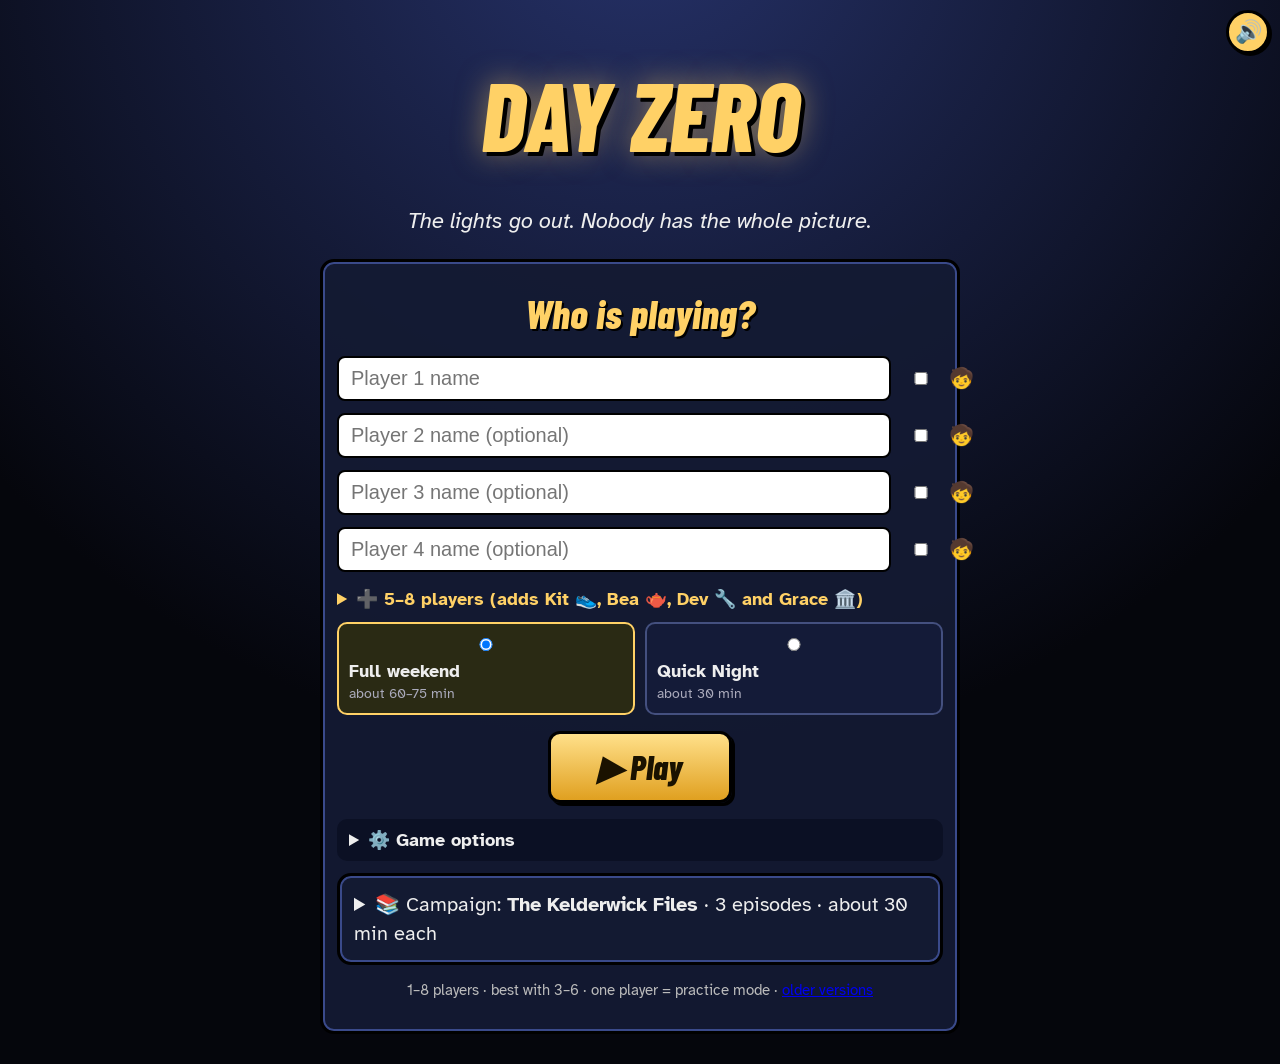
==== commit 5eee3870: "Merge 5a62a0ce09b331786cbd986bd4a551fd0ef5166f into 5e2ad902dd4fa0459633eaba13512a47bbefa562" ====
--- a/index.html
+++ b/index.html
@@ -4,9 +4,9 @@
 <link rel="icon" href="favicon.svg" type="image/svg+xml"><link rel="alternate icon" href="favicon.ico">
 <meta name="description" content="The lights go out. Nobody has the whole picture. A co-op crisis game for 1–8 players around one screen, with optional phone controllers.">
 <meta property="og:title" content="Day Zero"><meta property="og:description" content="The lights go out. Nobody has the whole picture. Can your table keep Mill Lane together?">
-<meta name="theme-color" content="#0a0f1e">
-<link rel="stylesheet" href="fonts/fonts.css">
-<link rel="stylesheet" href="dz-main.css"><link rel="stylesheet" href="dz24.css"><link rel="stylesheet" href="dz-juice.css"><link rel="stylesheet" href="dz-theme.css">
+<meta name="theme-color" content="#141a33">
+<link href="https://fonts.googleapis.com/css2?family=Barlow+Condensed:ital,wght@1,800&family=Atkinson+Hyperlegible:ital,wght@0,400;0,700;1,400&family=Caveat:wght@600&display=swap" rel="stylesheet">
+<link rel="stylesheet" href="dz-main.css"><link rel="stylesheet" href="dz24.css"><link rel="stylesheet" href="dz-juice.css">
 </head><body><div class="w" id="app"></div>
 <noscript><p style="text-align:center">Day Zero needs JavaScript to run.</p></noscript>
 <script src="story21.js"></script>
@@ -24,6 +24,5 @@
 <script src="dz-chronicle.js"></script>
 <script src="dz-juice.js"></script>
 <script src="dz-live.js"></script>
-<script src="dz-art.js"></script>
 <script>R();</script>
 </body></html>
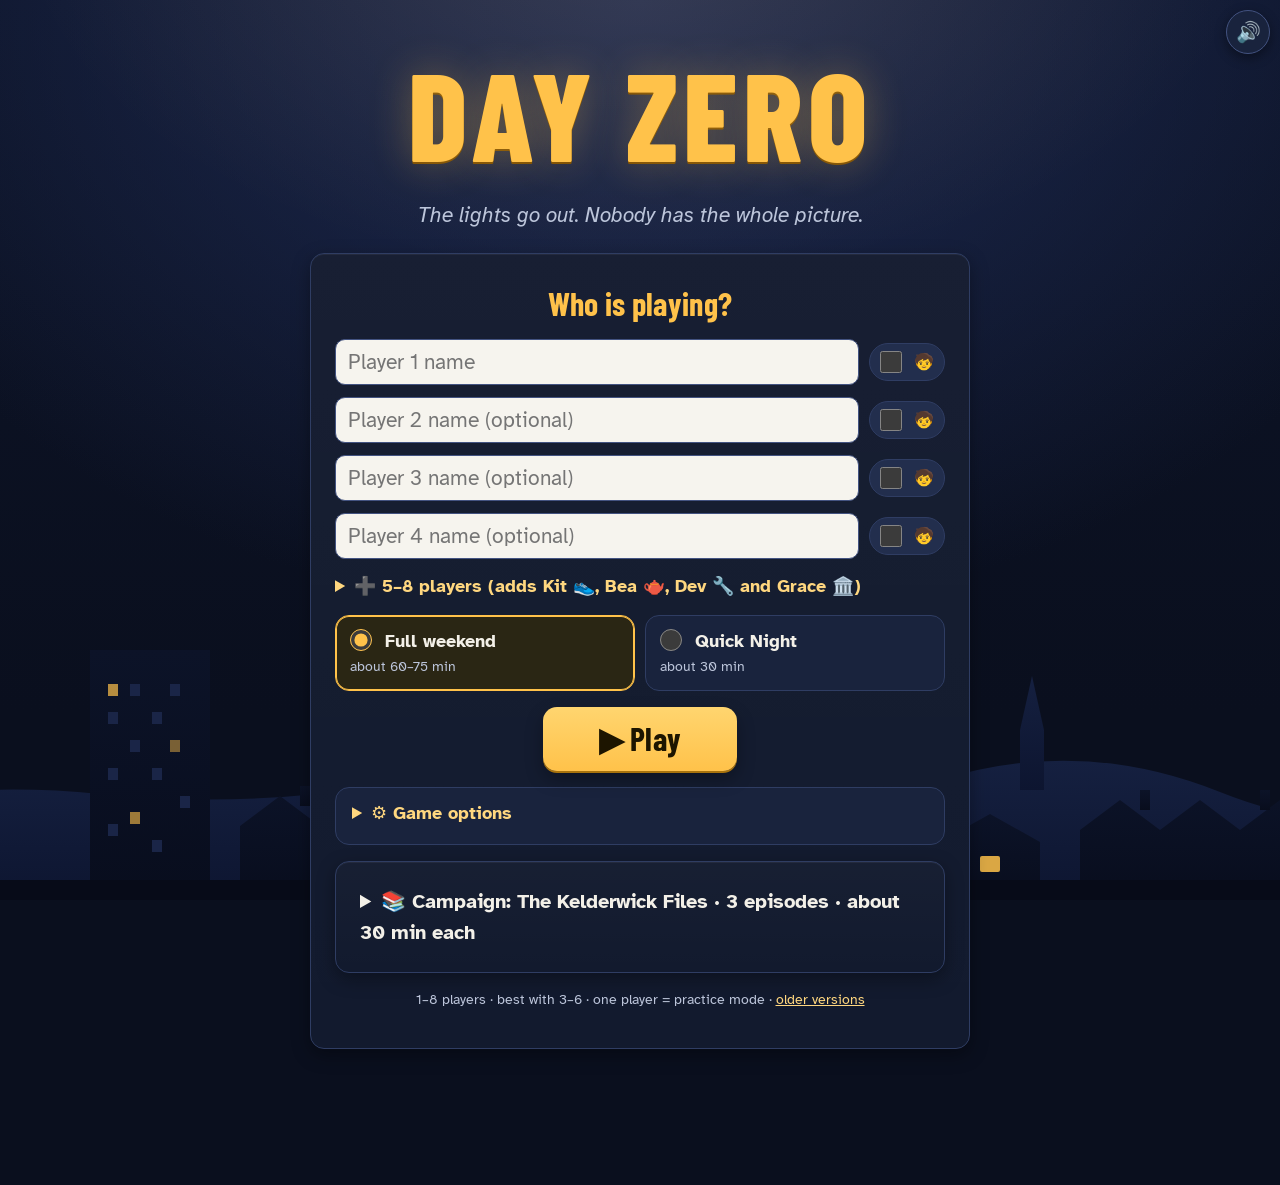
==== commit 3b719339: "Merge 67e036afa1b06c89ef7c52dec9f8a93e4e293fbe into 5a62a0ce09b331786cbd986bd4a551fd0ef5166f" ====
--- a/index.html
+++ b/index.html
@@ -4,9 +4,9 @@
 <link rel="icon" href="favicon.svg" type="image/svg+xml"><link rel="alternate icon" href="favicon.ico">
 <meta name="description" content="The lights go out. Nobody has the whole picture. A co-op crisis game for 1–8 players around one screen, with optional phone controllers.">
 <meta property="og:title" content="Day Zero"><meta property="og:description" content="The lights go out. Nobody has the whole picture. Can your table keep Mill Lane together?">
-<meta name="theme-color" content="#141a33">
-<link href="https://fonts.googleapis.com/css2?family=Barlow+Condensed:ital,wght@1,800&family=Atkinson+Hyperlegible:ital,wght@0,400;0,700;1,400&family=Caveat:wght@600&display=swap" rel="stylesheet">
-<link rel="stylesheet" href="dz-main.css"><link rel="stylesheet" href="dz24.css"><link rel="stylesheet" href="dz-juice.css">
+<meta name="theme-color" content="#0a0f1e">
+<link rel="stylesheet" href="fonts/fonts.css">
+<link rel="stylesheet" href="dz-main.css"><link rel="stylesheet" href="dz24.css"><link rel="stylesheet" href="dz-juice.css"><link rel="stylesheet" href="dz-theme.css">
 </head><body><div class="w" id="app"></div>
 <noscript><p style="text-align:center">Day Zero needs JavaScript to run.</p></noscript>
 <script src="story21.js"></script>
@@ -24,5 +24,6 @@
 <script src="dz-chronicle.js"></script>
 <script src="dz-juice.js"></script>
 <script src="dz-live.js"></script>
+<script src="dz-art.js"></script>
 <script>R();</script>
 </body></html>
--- a/fonts/fonts.css
+++ b/fonts/fonts.css
@@ -0,0 +1,9 @@
+/* Self-hosted fonts (SIL Open Font License 1.1, see fonts/OFL.txt). Latin subset. */
+@font-face{font-family:'Atkinson Hyperlegible';font-style:italic;font-weight:400;font-display:swap;src:url(AtkinsonHyperlegible-400i.woff2) format('woff2');unicode-range:U+0000-00FF, U+0131, U+0152-0153, U+02BB-02BC, U+02C6, U+02DA, U+02DC, U+0304, U+0308, U+0329, U+2000-206F, U+20AC, U+2122, U+2191, U+2193, U+2212, U+2215, U+FEFF, U+FFFD}
+@font-face{font-family:'Atkinson Hyperlegible';font-style:normal;font-weight:400;font-display:swap;src:url(AtkinsonHyperlegible-400.woff2) format('woff2');unicode-range:U+0000-00FF, U+0131, U+0152-0153, U+02BB-02BC, U+02C6, U+02DA, U+02DC, U+0304, U+0308, U+0329, U+2000-206F, U+20AC, U+2122, U+2191, U+2193, U+2212, U+2215, U+FEFF, U+FFFD}
+@font-face{font-family:'Atkinson Hyperlegible';font-style:normal;font-weight:700;font-display:swap;src:url(AtkinsonHyperlegible-700.woff2) format('woff2');unicode-range:U+0000-00FF, U+0131, U+0152-0153, U+02BB-02BC, U+02C6, U+02DA, U+02DC, U+0304, U+0308, U+0329, U+2000-206F, U+20AC, U+2122, U+2191, U+2193, U+2212, U+2215, U+FEFF, U+FFFD}
+@font-face{font-family:'Barlow Condensed';font-style:normal;font-weight:600;font-display:swap;src:url(BarlowCondensed-600.woff2) format('woff2');unicode-range:U+0000-00FF, U+0131, U+0152-0153, U+02BB-02BC, U+02C6, U+02DA, U+02DC, U+0304, U+0308, U+0329, U+2000-206F, U+20AC, U+2122, U+2191, U+2193, U+2212, U+2215, U+FEFF, U+FFFD}
+@font-face{font-family:'Barlow Condensed';font-style:normal;font-weight:700;font-display:swap;src:url(BarlowCondensed-700.woff2) format('woff2');unicode-range:U+0000-00FF, U+0131, U+0152-0153, U+02BB-02BC, U+02C6, U+02DA, U+02DC, U+0304, U+0308, U+0329, U+2000-206F, U+20AC, U+2122, U+2191, U+2193, U+2212, U+2215, U+FEFF, U+FFFD}
+@font-face{font-family:'Barlow Condensed';font-style:normal;font-weight:800;font-display:swap;src:url(BarlowCondensed-800.woff2) format('woff2');unicode-range:U+0000-00FF, U+0131, U+0152-0153, U+02BB-02BC, U+02C6, U+02DA, U+02DC, U+0304, U+0308, U+0329, U+2000-206F, U+20AC, U+2122, U+2191, U+2193, U+2212, U+2215, U+FEFF, U+FFFD}
+@font-face{font-family:'Caveat';font-style:normal;font-weight:600;font-display:swap;src:url(Caveat-600.woff2) format('woff2');unicode-range:U+0000-00FF, U+0131, U+0152-0153, U+02BB-02BC, U+02C6, U+02DA, U+02DC, U+0304, U+0308, U+0329, U+2000-206F, U+20AC, U+2122, U+2191, U+2193, U+2212, U+2215, U+FEFF, U+FFFD}
+@font-face{font-family:'UnifrakturMaguntia';font-style:normal;font-weight:400;font-display:swap;src:url(UnifrakturMaguntia-400.woff2) format('woff2');unicode-range:U+0000-00FF, U+0131, U+0152-0153, U+02BB-02BC, U+02C6, U+02DA, U+02DC, U+0304, U+0308, U+0329, U+2000-206F, U+20AC, U+2122, U+2191, U+2193, U+2212, U+2215, U+FEFF, U+FFFD}
--- a/dz-theme.css
+++ b/dz-theme.css
@@ -0,0 +1,254 @@
+/* ==========================================================================
+   Day Zero — "Torchlight" visual theme
+   Loaded last. Restyles the shared components; game markup and logic unchanged.
+   Palette checked for WCAG AA contrast (see README › Visual style).
+   ========================================================================== */
+:root{
+ --bg-0:#0a0f1e; --bg-1:#121a2e; --bg-2:#19233d; --bg-3:#222e4d;
+ --line:#2f3d63; --line-2:#435381;
+ --text:#f3f0e8; --muted:#bcc5da; --faint:#9aa6c2;
+ --amber:#ffc24a; --amber-2:#ffd77f; --amber-ink:#1d1500;
+ --red:#ff7a66; --red-bg:#3a1712; --green:#6bdca2; --green-bg:#12321f; --blue:#9cc0ff; --violet:#cfb2ff;
+ --paper:#f7f0df; --paper-2:#efe5cc; --ink:#231f19; --ink-2:#574d40;
+ --r-s:10px; --r-m:14px; --r-l:20px;
+ --sp-1:4px; --sp-2:8px; --sp-3:12px; --sp-4:16px; --sp-5:24px; --sp-6:32px; --sp-7:48px;
+ --fs-xs:14px; --fs-s:16px; --fs-m:18px; --fs-l:21px; --fs-xl:26px; --fs-2xl:32px; --fs-3xl:clamp(34px,4.6vw,48px); --fs-hero:clamp(64px,11vw,124px);
+ --shadow-1:0 1px 0 #ffffff0d inset,0 6px 18px #00000059; --shadow-2:0 1px 0 #ffffff12 inset,0 14px 34px #00000073;
+ --display:'Barlow Condensed','Arial Narrow',Impact,sans-serif; --body:'Atkinson Hyperlegible',system-ui,-apple-system,'Segoe UI',sans-serif; --serif:Georgia,'Times New Roman',serif;
+ color-scheme:dark;
+}
+html{-webkit-text-size-adjust:100%}
+body{color:var(--text);font:var(--fs-m)/1.55 var(--body);
+ background:
+  url(art/skyline.svg) center bottom/max(1600px,100vw) auto no-repeat fixed,
+  radial-gradient(ellipse 70% 45% at 50% -8%,#ffc24a1f,transparent 70%),
+  radial-gradient(ellipse 90% 70% at 50% 0%,#1f2c55 0%,transparent 75%),
+  linear-gradient(#0d1428,var(--bg-0) 60%);
+ background-color:var(--bg-0)}
+.w{padding:var(--sp-4) var(--sp-4) 120px}
+a{color:var(--amber-2)}
+::selection{background:var(--amber);color:var(--amber-ink)}
+:focus-visible{outline:3px solid var(--blue);outline-offset:3px;border-radius:6px}
+
+/* ---- type ---- */
+h1,h2,.btn,.ct,.sec{font-family:var(--display);font-style:normal;font-weight:700;letter-spacing:.01em}
+h1{font-size:var(--fs-3xl);color:var(--amber);text-shadow:none;line-height:1.05}
+h2{font-size:var(--fs-2xl);color:var(--amber);text-shadow:none;line-height:1.1;margin:var(--sp-2) 0 var(--sp-3)}
+h3{line-height:1.2}
+.sec{display:flex;align-items:center;gap:10px;font-size:var(--fs-xl);font-weight:700;color:var(--text);text-transform:uppercase;letter-spacing:.06em;text-shadow:none;border-bottom:1px solid var(--line);padding-bottom:8px;margin:var(--sp-6) 0 var(--sp-4)}
+.s{font-size:var(--fs-xs);color:var(--muted)}
+.dz-title{font-size:var(--fs-hero);font-weight:800;letter-spacing:.04em;margin:var(--sp-6) 0 0;color:var(--amber);
+ text-shadow:0 0 42px #ffc24a55,0 2px 0 #7a4c00}
+.dz-tagline{font-size:var(--fs-l);color:var(--muted);font-style:normal}
+
+/* ---- buttons ---- */
+.btn{display:inline-flex;align-items:center;justify-content:center;gap:8px;min-height:48px;padding:10px 24px;margin:6px;
+ font-size:var(--fs-l);font-weight:700;color:var(--amber-ink);background:linear-gradient(#ffd56f,var(--amber));
+ border:0;border-radius:var(--r-s);box-shadow:0 2px 0 #a8730d,0 8px 18px #0000004d;cursor:pointer;transition:transform .12s,filter .12s}
+.btn:hover{filter:brightness(1.06)}.btn:active{transform:translateY(1px)}
+.btn.b{background:var(--bg-3);color:var(--text);box-shadow:0 0 0 1px var(--line-2) inset,0 4px 12px #0000003d}
+.btn.b:hover{background:#2a3860}
+.btn.sm2{min-height:40px;font-size:var(--fs-s);padding:6px 16px;font-family:var(--body);font-weight:700;letter-spacing:0}
+.btn:disabled,.btn.dz-wait{opacity:.4;cursor:not-allowed;filter:none}
+.dz-play{font-size:var(--fs-2xl);padding:12px 56px;min-height:60px;border-radius:var(--r-m)}
+.dz24-linkbtn{color:var(--blue);font-size:var(--fs-s)}
+
+/* ---- surfaces ---- */
+.pn,.dz24-lead,.rb,.dz-tip,.dz-tally,.dz-verdict,.dz-decided,.dz-sab,.dz-sharebox,.dz-missed,.dz-camp,.dz-campbox,.dz22-role-cue{
+ background:linear-gradient(180deg,#ffffff06,#ffffff00),var(--bg-1);border:1px solid var(--line);border-radius:var(--r-m);box-shadow:var(--shadow-1)}
+.pn{padding:var(--sp-5);margin:var(--sp-4) auto}
+.dz24-lead{padding:var(--sp-5) var(--sp-6);background:radial-gradient(ellipse 80% 120% at 50% 0%,#ffc24a14,transparent 60%),var(--bg-1)}
+.dz24-eyebrow,.dz21-kicker,.dz22-kicker,.dz-kick{font:700 var(--fs-xs)/1.3 var(--body);letter-spacing:.14em;text-transform:uppercase;color:var(--amber-2)}
+.dz24-lead p{color:var(--muted);font-size:var(--fs-m)}
+.goal{background:var(--bg-1);border:1px solid var(--line);border-left:6px solid var(--amber);border-radius:var(--r-m);box-shadow:var(--shadow-1);font-size:var(--fs-m);text-align:left;padding:var(--sp-3) var(--sp-4)}
+.dz-tip{background:var(--green-bg);border-color:#2f7a52;color:#e6fff1}
+.dz-steps{font-size:var(--fs-s)}
+details>summary{cursor:pointer;font-weight:700;min-height:32px}
+.dz23-drawer summary,.dz23-teamwork summary,.dz-more summary,.dz-missed summary,.dz-opts summary{color:var(--amber-2)}
+select,input{font:var(--fs-m) var(--body);padding:10px 12px;border-radius:var(--r-s);border:1px solid var(--line-2);background:#f6f4ee;color:#141a2c;min-height:46px}
+input:focus-visible,select:focus-visible{outline:3px solid var(--blue);outline-offset:1px}
+
+/* ---- title / setup ---- */
+.dz-start{max-width:660px}
+.dz-start input[id^=n],.dz-opts input#dz-seed{border:1px solid var(--line-2);border-radius:var(--r-s);font-size:var(--fs-l)}
+.dz-namerow{gap:10px}
+.dz-kidchk{display:inline-flex;align-items:center;gap:4px;padding:6px 10px;border-radius:999px;background:var(--bg-3);border:1px solid var(--line);font-size:var(--fs-s)}
+.dz-kidchk input{width:20px;height:20px;min-height:0;margin:0;accent-color:var(--amber)}
+.dz-chip-radio{background:var(--bg-2);border:1px solid var(--line);border-radius:var(--r-m);padding:12px 14px}
+.dz-chip-radio span{color:var(--muted)}
+.dz-chip-radio:has(input:checked){border-color:var(--amber);background:#2a2614;box-shadow:0 0 0 1px var(--amber) inset}
+.dz-chip-radio input{accent-color:var(--amber);min-height:0;width:auto}
+.dz-opts{background:var(--bg-2);border:1px solid var(--line);border-radius:var(--r-m);padding:var(--sp-3) var(--sp-4)}
+.dz-opts select{background:#f6f4ee;color:#141a2c}
+
+/* ---- story pages ---- */
+.dz21-page,.dz22-story{border:1px solid var(--line);border-radius:var(--r-l);box-shadow:var(--shadow-2);background:var(--bg-1)}
+.dz21-head{background:linear-gradient(120deg,#2a2148,#15203d);padding:var(--sp-5) var(--sp-6) var(--sp-4)}
+.dz21-head h2{font-size:clamp(34px,5vw,50px);font-weight:800}
+.dz21-head span{color:var(--muted)}
+.dz21-prose,.dz22-story{background:var(--paper)}
+.dz21-prose,.dz22-story-prose{color:var(--ink);font-family:var(--serif)}
+.dz21-prose .dz21-reader,.dz22-read{color:var(--ink-2)}
+.dz21-footer{background:var(--bg-1);padding:var(--sp-4)}
+.dz22-story .dz22-kicker{color:#8a4f00}
+.dz-hand-name{max-width:1100px;margin:var(--sp-6) auto var(--sp-2)}
+
+/* ---- cards (threats, dilemmas, opportunities) ---- */
+.card{width:310px;border-radius:var(--r-l);padding:0;overflow:hidden;border:1px solid var(--line);background:var(--bg-1);
+ box-shadow:0 0 0 1px #00000040,var(--shadow-2);display:flex;flex-direction:column;position:relative}
+.card::before{content:"";display:block;height:6px;background:var(--r,var(--amber))}
+.ct{font-size:var(--fs-xl);font-weight:700;color:var(--text);text-shadow:none;text-align:left;padding:var(--sp-3) var(--sp-4) var(--sp-2)}
+.card .art{height:160px;border:0;border-radius:0;margin:0}
+.sm .art{height:80px}
+.box{background:var(--paper);color:var(--ink);border:0;border-radius:0;margin:0;padding:var(--sp-3) var(--sp-4);font-size:var(--fs-s);flex:1}
+.hint{background:var(--paper-2);border-radius:8px;color:var(--ink);font-size:var(--fs-xs)}
+.tag{font:700 var(--fs-xs)/1.3 var(--body);text-transform:uppercase;letter-spacing:.08em;color:var(--r,var(--amber-2));text-align:left;padding:var(--sp-2) var(--sp-4) var(--sp-3);margin:0;background:var(--bg-1)}
+.row{gap:var(--sp-5)}
+.sk{font-family:Caveat,cursive}
+.rel{border:1px solid #0003;border-radius:999px;font-size:12px;letter-spacing:.04em;text-transform:uppercase}
+
+/* ---- threat clocks: rings drawn by dz-art.js ---- */
+.dz-clk-ringed{display:none!important}
+.dz-ring{display:inline-flex;align-items:center;gap:8px;margin-top:8px;vertical-align:middle}
+.dz-ring svg{width:52px;height:52px;flex:none}
+.dz-ring path{fill:none;stroke-width:6;stroke-linecap:round}
+.dz-ring path.off{stroke:#c9bfa8}.dz-ring path.on{stroke:#d9472f}.dz-ring path.q{stroke:#9b8f78;stroke-dasharray:2 4}
+.dz-ring text{font:700 12px var(--body);fill:var(--ink)}
+.dz-ring.hot path.on{stroke:#e0301a}
+.dz-ring{display:flex;width:max-content}
+.dz-ring-cap{font:700 13px/1.2 var(--body);letter-spacing:.04em;text-transform:uppercase;color:var(--ink-2)}
+.dz-ring.hot .dz-ring-cap{color:#fff;background:#b8301c;border-radius:999px;padding:3px 10px}
+.dz-strip .dz-ring-cap{color:var(--muted)}
+.dz-ring path.fresh{animation:dzRingNew 1.2s ease 2}
+@keyframes dzRingNew{50%{stroke:#ffb020;stroke-width:9}}
+.dz-strip .dz-ring svg{width:44px;height:44px}
+.dz-strip .dz-ring text{fill:var(--text)}
+.dz-strip .dz-ring path.off{stroke:#3a4a74}
+.dz-strip{gap:var(--sp-3)}
+.dz-strip-i{display:flex;flex-direction:column;align-items:center;gap:2px;min-width:150px;padding:var(--sp-3) var(--sp-4);background:var(--bg-1);border:1px solid var(--line);border-radius:var(--r-m);text-align:center}
+.dz-strip-i.hot{border-color:var(--red);box-shadow:0 0 0 1px var(--red) inset,0 0 18px #ff7a6630}
+
+/* ---- your town (HUD) ---- */
+.dz-ico{width:1.15em;height:1.15em;vertical-align:-.2em;fill:none;stroke:currentColor;stroke-width:2;stroke-linecap:round;stroke-linejoin:round;flex:none}
+.trk{position:relative;display:inline-flex;flex-direction:column;align-items:center;gap:2px;min-width:132px;margin:6px;padding:var(--sp-3) var(--sp-4) 18px;
+ background:var(--bg-2);border:1px solid var(--line);border-radius:var(--r-m);font-size:var(--fs-s);color:var(--muted);--v:0}
+.trk .dz-ico{width:26px;height:26px;color:var(--amber-2)}
+.trk b{font:700 34px/1 var(--display);color:var(--text)}
+.trk .pp{position:absolute;left:14px;right:14px;bottom:9px;height:6px;border-radius:999px;background:#0b1122;overflow:hidden;color:transparent;font-size:0;letter-spacing:0}
+.trk .pp::after{content:"";position:absolute;inset:0;width:calc(var(--v)/6*100%);border-radius:inherit;background:var(--amber)}
+.trk[data-v="0"]{--v:0}.trk[data-v="1"]{--v:1}.trk[data-v="2"]{--v:2}.trk[data-v="3"]{--v:3}.trk[data-v="4"]{--v:4}.trk[data-v="5"]{--v:5}.trk[data-v="6"]{--v:6}
+.trk[data-v="0"] .pp::after,.trk[data-v="1"] .pp::after,.trk[data-v="2"] .pp::after{background:var(--red)}
+.trk[data-v="0"],.trk[data-v="1"]{border-color:#8a3a2e}
+.dz-assets{display:flex;flex-wrap:wrap;justify-content:center;gap:8px 18px;margin:var(--sp-3) 0!important;color:var(--muted);font-size:var(--fs-s)}
+.dz-assets b{color:var(--text);font-size:var(--fs-m)}
+.dz-assets .dz-ico{color:var(--amber-2)}
+.hb{display:inline-flex;align-items:center;gap:6px;margin:4px;padding:6px 14px;border-radius:999px;border:1px solid var(--line-2);background:var(--bg-3);color:var(--muted);font-size:var(--fs-s)}
+.hb.on{background:var(--green-bg);border-color:var(--green);color:#dfffee}
+.hb.on::after{content:"✓";font-weight:700;color:var(--green)}
+
+/* ---- role briefings ---- */
+.dz24-role-line{background:var(--bg-1);border:1px solid var(--line);border-left:6px solid var(--dz24-role);border-radius:var(--r-m);padding:var(--sp-3) var(--sp-4)}
+.dz24-role-icon{display:inline-flex;align-items:center;justify-content:center;width:52px;height:52px;flex:none;border-radius:50%;
+ background:radial-gradient(circle at 35% 30%,#ffffff22,transparent 60%),var(--dz24-role,var(--amber));color:#0d1222;font-size:26px;box-shadow:0 0 0 3px #0a0f1e,0 0 0 4px var(--dz24-role)}
+.dz24-role-icon .dz-ico{width:28px;height:28px;stroke-width:2.2}
+.dz24-role-name{font:700 var(--fs-xl)/1.1 var(--display);color:var(--text)}
+.dz24-role-mechanic{color:var(--muted);font-size:var(--fs-s)}
+.dz-hand-name{font:700 var(--fs-l) var(--display);letter-spacing:.04em;color:var(--amber-2)}
+.dz24-intel-grid{gap:var(--sp-4)}
+.dz24-intel-card{background:var(--paper);border:1px solid #00000040;border-radius:var(--r-m);box-shadow:var(--shadow-1);color:var(--ink)}
+.dz24-card-copy p{font-size:var(--fs-m);line-height:1.5}
+.dz24-state{border:0;border-radius:999px;padding:3px 10px;font-size:12px;letter-spacing:.06em;background:#f0c55f;color:#2b1f00}
+.dz24-intel-card.verified .dz24-state{background:#25744c;color:#fff}
+.dz24-intel-card.rumour .dz24-state{background:#d9d6cf;color:#2e2a24;box-shadow:0 0 0 1px #6b655a inset}
+.dz24-mark{border-color:#8f7f69;color:var(--ink-2)}
+
+/* ---- orders ---- */
+.dz24-order-grid{gap:var(--sp-4)}
+.dz24-order-player{background:var(--bg-1);border:1px solid var(--line);border-radius:var(--r-l);padding:var(--sp-4);box-shadow:var(--shadow-1)}
+.dz24-order-player h3{font:700 var(--fs-xl) var(--display);color:var(--text);display:flex;align-items:center;gap:8px;flex-wrap:wrap}
+.dz24-order-role{background:var(--bg-2);border-left:5px solid var(--dz24-role);border-radius:0 var(--r-s) var(--r-s) 0;padding:var(--sp-3)}
+.dz24-order-role-head{color:var(--text);font-size:var(--fs-m);display:flex;align-items:center;gap:6px}
+.dz24-order-role-head .dz-ico{color:var(--dz24-role)}
+.dz24-order-label{color:var(--amber-2);font-size:var(--fs-xs);letter-spacing:.04em}
+.dz24-order-role select{font-size:var(--fs-s)}
+.dz-live-locked{background:var(--green-bg)!important;border:1px dashed var(--green)!important;opacity:1}
+.dz-kidbtn{font:700 var(--fs-l)/1.3 var(--body);min-height:56px;padding:14px 16px;border-radius:var(--r-m);border:2px solid transparent;background:var(--paper);color:var(--ink);box-shadow:0 3px 0 #b9ab8a}
+.dz-kidbtn:hover{background:#fff8e6}
+.dz-kidbtn.on{background:var(--amber);border-color:var(--amber-ink);box-shadow:0 0 0 3px var(--amber) ,0 3px 0 #a8730d}
+
+/* ---- results log ---- */
+.lg p{background:var(--bg-2);border-left:5px solid var(--amber);border-radius:0 var(--r-s) var(--r-s) 0;padding:10px 14px}
+.lg p.ok{border-left-color:var(--green)}.lg p.no{border-left-color:var(--red)}
+.dz22-result{border:1px solid var(--line);border-top:6px solid var(--dz22,var(--amber));border-radius:var(--r-l);background:var(--bg-1);box-shadow:var(--shadow-2)}
+.dz22-details h4{font:700 var(--fs-xl)/1.1 var(--display);color:var(--text)}
+.dz22-chips span{background:var(--bg-3);color:var(--text);border-radius:999px;padding:4px 10px}
+.dz-chip.neg{background:var(--red-bg)!important;color:#ffd6cd!important}.dz-chip.pos{background:var(--green-bg)!important;color:#d4ffe6!important}
+.dx-item,.dz23-item,.dz22-resource{background:var(--bg-2);border:1px solid var(--line);border-radius:var(--r-m);box-shadow:none}
+.dz23-item-body strong{font:700 var(--fs-l) var(--display);color:var(--text)}
+.dz-stamp{font-family:var(--display);font-style:normal}
+
+/* ---- votes ---- */
+.dz-pass{text-align:center}
+.opt{min-height:56px;font-size:var(--fs-l);justify-content:flex-start;text-align:left;flex-direction:column;align-items:flex-start}
+.opt div,.dz-ballot .opt div{font:400 var(--fs-s)/1.4 var(--body);color:inherit;opacity:.85}
+.dz-ballotcard{background:var(--paper);color:var(--ink);border:0;border-radius:var(--r-m);box-shadow:0 10px 24px #0007}
+.dz-bk{font:700 var(--fs-xs) var(--body);letter-spacing:.1em;text-transform:uppercase;color:#7b3fbf}
+.dz-bar i{height:14px;border:0;border-radius:999px;background:linear-gradient(90deg,var(--amber) var(--w),#0b1122 var(--w))}
+.dz-verdict,.dz-decided{background:radial-gradient(ellipse at top,#ffc24a1a,transparent 70%),var(--bg-1);border-color:var(--amber)}
+.dz-verdict.dz-bad,.dz-sab{background:var(--red-bg);border-color:var(--red)}
+.dz-uni{color:var(--green)}
+
+/* ---- phone-link panels ---- */
+.dz-lvrow{background:var(--bg-1);border:1px solid var(--line);border-radius:var(--r-m);padding:10px 14px;min-height:56px}
+.dz-lv{font-size:var(--fs-xs);padding:3px 10px;color:var(--muted)}
+.dz-lv.on{color:#d4ffe6}
+.dz24-qr-person{background:var(--bg-1);border:1px solid var(--line);border-radius:var(--r-l);box-shadow:var(--shadow-1)}
+.dz24-qr-person h3{font:700 var(--fs-2xl) var(--display);color:var(--text)}
+.dz24-player-number{color:var(--amber-2)}
+.dz24-player-roles{color:var(--muted)}
+.dz24-player-roles .dz-ico{color:var(--amber-2)}
+
+/* ---- the Mill Lane Chronicle ---- */
+.dz-paper{background:linear-gradient(#0000,#00000008),var(--paper);border:0;border-radius:6px;box-shadow:0 18px 40px #000a,0 0 0 1px #0000004d;padding:var(--sp-5) var(--sp-6)}
+.dz-mast h1{font-family:'UnifrakturMaguntia','Old English Text MT',Georgia,serif;font-weight:400;font-size:clamp(40px,6.5vw,72px)}
+.dz-head{font-size:clamp(30px,4.4vw,50px)}
+.dz-stars{color:#7a4b00}
+.dz-paper .s{color:#5b5240}
+.dz-goal.met{background:#d6ecd6}.dz-goal.miss{background:#f1dcd3}
+.dz-sharebox textarea{background:#0b1122;color:var(--text);border:1px solid var(--line-2)}
+.dz-badge{background:#2a2614;border:1px solid var(--amber);color:var(--amber-2)}
+
+/* ---- campaign ---- */
+.dz-campbox{border-color:#8f6fc4}
+.dz-campbox h3{font:700 var(--fs-xl) var(--display);color:var(--amber)}
+.dz-eplist li.next{border-left-color:var(--amber)}
+
+/* ---- floating controls ---- */
+#dz-mute{width:44px;height:44px;font-size:20px;border:1px solid var(--line-2);background:var(--bg-2);color:var(--text);box-shadow:0 4px 12px #0006}
+#dz-skip{font:700 var(--fs-s) var(--body);border:1px solid var(--line-2);background:var(--bg-3);color:var(--text);border-radius:999px;padding:10px 18px;min-height:44px}
+#dz-toast{background:var(--bg-2);color:var(--text);border:1px solid var(--amber);border-radius:var(--r-m);box-shadow:var(--shadow-2)}
+
+/* ---- phone / narrow screens: one column, no overlaps ---- */
+@media (max-width:640px){
+ :root{--fs-m:17px;--fs-l:19px;--fs-xl:23px;--fs-2xl:28px}
+ .w{padding:60px 12px 110px}
+ #dz-mute{top:8px;right:8px}
+ .pn{padding:var(--sp-4)}
+ .dz24-lead{padding:var(--sp-4)}
+ .card{width:100%;max-width:420px}
+ .trk{min-width:calc(50% - 12px);margin:4px}
+ .dz21-head{padding:var(--sp-4)}
+ .dz-paper{padding:var(--sp-4)}
+ .dz-play{width:100%}
+ .dz-namerow input[id^=n]{min-width:0}
+ .dz-strip-i{min-width:calc(50% - 8px)}
+}
+@media (prefers-reduced-motion:reduce){.btn{transition:none}.dz-ring path.fresh{stroke-width:9}}
+@media (forced-colors:active){.dz-ring path.on{stroke:Highlight}.trk .pp{color:CanvasText;font-size:14px}}
+
+/* ---- checkboxes & radios: normal size, big hit area via the label ---- */
+input[type=checkbox],input[type=radio]{width:22px;height:22px;min-height:0;padding:0;margin:0 8px 0 0;display:inline-block;vertical-align:-4px;accent-color:var(--amber);flex:none}
+.dz-check,.dz-opts label.dz-check{display:flex;align-items:flex-start;gap:4px;padding:8px 0;cursor:pointer;line-height:1.4}
+.dz-check input{margin-top:2px}
+.dz-opts label{color:var(--text)}
+.dz-opts .s{display:block}
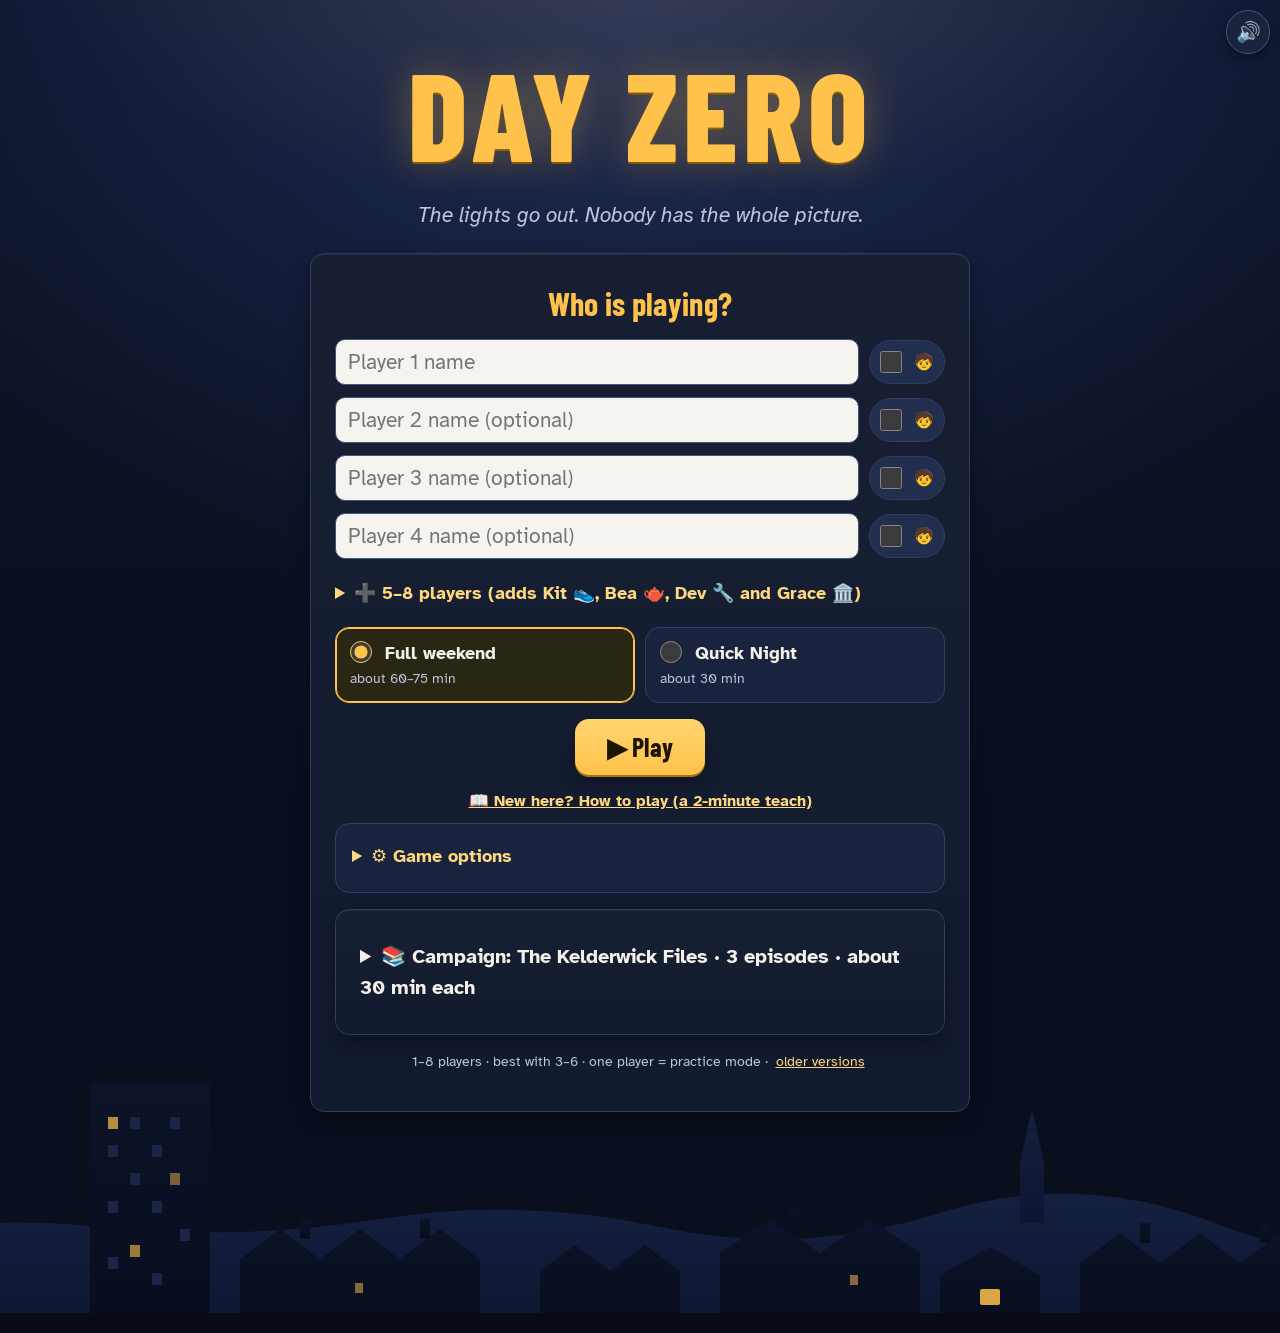
==== commit d56714c5: "Polish layer: SVG chapter scenes, role portraits, Chronicle masthead ornaments, screen/chapter trans" ====
--- a/index.html
+++ b/index.html
@@ -6,7 +6,7 @@
 <meta property="og:title" content="Day Zero"><meta property="og:description" content="The lights go out. Nobody has the whole picture. Can your table keep Mill Lane together?">
 <meta name="theme-color" content="#0a0f1e">
 <link rel="stylesheet" href="fonts/fonts.css">
-<link rel="stylesheet" href="dz-main.css"><link rel="stylesheet" href="dz24.css"><link rel="stylesheet" href="dz-juice.css"><link rel="stylesheet" href="dz-theme.css">
+<link rel="stylesheet" href="dz-main.css"><link rel="stylesheet" href="dz24.css"><link rel="stylesheet" href="dz-juice.css"><link rel="stylesheet" href="dz-theme.css"><link rel="stylesheet" href="dz-polish.css">
 </head><body><div class="w" id="app"></div>
 <noscript><p style="text-align:center">Day Zero needs JavaScript to run.</p></noscript>
 <script src="story21.js"></script>
@@ -25,5 +25,6 @@
 <script src="dz-juice.js"></script>
 <script src="dz-live.js"></script>
 <script src="dz-art.js"></script>
+<script src="dz-polish.js"></script>
 <script>R();</script>
 </body></html>
--- a/dz-theme.css
+++ b/dz-theme.css
@@ -252,3 +252,7 @@
 .dz-check input{margin-top:2px}
 .dz-opts label{color:var(--text)}
 .dz-opts .s{display:block}
+/* Disabled "Cast my vote" reads as "pick an option first": solid muted surface (7.7:1 text contrast) + a plain hint. */
+.dz-ballot .c .btn:disabled{opacity:1;background:var(--bg-3);color:var(--muted);border:2px dashed var(--line-2);box-shadow:none}
+.dz-pick-hint{margin:var(--sp-2,8px) 0 0;font-size:15px;font-weight:700;color:var(--amber-2);text-align:center}
+.dz-rules-link{margin:var(--sp-2) 0 0;font-size:var(--fs-s);font-weight:700}
--- a/dz-polish.css
+++ b/dz-polish.css
@@ -0,0 +1,140 @@
+/* Day Zero: polish layer (loaded after dz-theme.css). Presentation only. */
+
+/* ---- page background: the skyline sits at the very bottom of the page, not fixed behind mid-page panels ---- */
+html{min-height:100%}
+body{min-height:100vh;
+ background:
+  url(art/skyline.svg) center bottom/max(1600px,100vw) auto no-repeat scroll,
+  radial-gradient(ellipse 70% 45% at 50% -8%,#ffc24a1f,transparent 70%) no-repeat scroll,
+  radial-gradient(ellipse 90% 70% at 50% 0%,#1f2c55 0%,transparent 75%) no-repeat scroll,
+  linear-gradient(#0d1428,var(--bg-0) 60%) no-repeat scroll;
+ background-size:max(1600px,100vw) auto,100% 900px,100% 1200px,100% 100%;background-color:var(--bg-0)}
+.w{padding-bottom:clamp(140px,16vw,240px)}
+
+/* ---- TV from the sofa: scale the whole game up on big screens ---- */
+@media (min-width:1600px){#app.w{zoom:1.45}}
+@media (min-width:2200px){#app.w{zoom:1.7}}
+@media (min-width:3200px){#app.w{zoom:2.4}}
+
+/* ---- spacing rhythm and hierarchy ---- */
+.sec{margin:var(--sp-7) 0 var(--sp-4)}
+.row>.pn{align-self:center;margin-top:0;margin-bottom:0}
+.dz-steps{text-align:center}
+.dz21-prose{font-size:clamp(18px,1.6vw,21px);line-height:1.7;padding:clamp(18px,3.4vw,36px) clamp(18px,4.6vw,48px)}
+.dz21-prose>p,.dz21-prose>div{max-width:720px;margin-left:auto;margin-right:auto}
+.dz21-prose .dz21-reader{font-family:var(--body);font-size:var(--fs-xs);letter-spacing:.06em;text-transform:uppercase}
+.dz22-story-prose p{max-width:62ch;line-height:1.65}
+.dz21-footer{position:sticky;bottom:0;z-index:3;background:linear-gradient(#141c36e6,#0d1428f2);backdrop-filter:blur(6px);border-top:1px solid var(--line)}
+.dz21-footer .btn,.c>.btn:only-child,.c>.btn:not(.b):last-child:not(.sm2){min-height:56px;padding:12px 32px;font-size:var(--fs-xl);border-radius:var(--r-m)}
+.dz-teamline{display:flex;align-items:center;gap:12px;flex-wrap:wrap;padding:6px 0;border-bottom:1px solid #ffffff0d}
+.dz-teamline:last-child{border-bottom:0}
+.dz-teamline>.s{flex-basis:100%;margin-left:56px;margin-top:-6px}
+.dz-teamline.dz-has-portrait>.s{flex-basis:calc(100% - 56px)}
+/* time-passes / result scene images: keep faces in frame */
+.dz22-scene-image .art>div,.card .art>div{background-position:center 30%}
+
+/* ---- buttons: hover, press, focus ---- */
+.btn{transition:transform .14s cubic-bezier(.3,.7,.4,1),filter .14s,box-shadow .14s}
+.btn:not(:disabled):hover{transform:translateY(-2px);filter:brightness(1.07);box-shadow:0 4px 0 #a8730d,0 12px 24px #0006}
+.btn.b:not(:disabled):hover{box-shadow:0 0 0 1px var(--amber-2) inset,0 10px 20px #0005}
+.btn:not(:disabled):active{transform:translateY(1px) scale(.98);box-shadow:0 1px 0 #a8730d,0 4px 10px #0004;filter:brightness(.97)}
+.btn.opt:not(:disabled):hover{box-shadow:0 0 0 2px var(--amber) inset,0 10px 20px #0005}
+.dz-kidbtn{transition:transform .14s,box-shadow .14s}
+.dz-kidbtn:hover{transform:translateY(-2px)}.dz-kidbtn:active{transform:translateY(1px) scale(.98)}
+.dz24-linkbtn{min-height:44px;padding:8px 6px}
+
+/* ---- chapter header scenes ---- */
+.dz21-head{position:relative;overflow:hidden}
+.dz21-head>*:not(.dz-head-art){position:relative;z-index:1}
+.dz-head-art{position:absolute;right:0;bottom:0;top:0;width:min(46%,360px);z-index:0;pointer-events:none;
+ -webkit-mask-image:linear-gradient(90deg,transparent,#000 30%);mask-image:linear-gradient(90deg,transparent,#000 30%)}
+.dz-head-art svg{width:100%;height:100%;display:block}
+.dz-head-art .sil{fill:#0a1022;stroke:#33416a;stroke-width:.6}
+.dz-head-art .win{fill:#1a2440;transition:fill .4s}
+.dz-head-art .win.on{fill:#ffc24a;filter:drop-shadow(0 0 3px #ffc24a)}
+.dz-head-art .moon{fill:#ffe9b0;filter:drop-shadow(0 0 6px #ffe9b088)}
+.dz-head-art .star{fill:#f3f0e8;opacity:.75}
+.dz-head-art .snow{fill:#eaf2ff;opacity:.85}
+.dz-head-art .sun{fill:#ffb347;opacity:.9;filter:drop-shadow(0 0 10px #ffb34788)}
+.dz-head-art .ray{stroke:#ffd77f;stroke-width:2.4;stroke-linecap:round;opacity:.8}
+.dz-head-art .line{fill:none;stroke:#33416a;stroke-width:1}
+.dz-head-art .band{stroke:#33416a;stroke-width:1.2}
+.dz-head-art .drop{fill:#7fc4ff}
+.dz-head-art .lat{fill:none;stroke:#33416a;stroke-width:1}
+.dz-head-art .tip{fill:#ff7a66}
+.dz-head-art .arc{fill:none;stroke:#9cc0ff;stroke-width:2;stroke-linecap:round;opacity:.35}
+.dz-head-art .cross{stroke:#ff7a66;stroke-width:2.6;stroke-linecap:round}
+.dz-head-art .bub path{fill:#f7f0df;opacity:.92}.dz-head-art .bub text{font:800 15px var(--display);fill:#7a4b00;text-anchor:middle}
+.dz-head-art .wave{fill:none;stroke:#7fc4ff;stroke-width:2.2;stroke-linecap:round;opacity:.8}.dz-head-art .wave.w2{opacity:.5}
+.dz-head-art .flame{fill:#ff7a33;filter:drop-shadow(0 0 8px #ff7a33)}.dz-head-art .flame.in{fill:#ffd77f}
+.dz-head-art .key{fill:#ffc24a;filter:drop-shadow(0 0 6px #ffc24a88)}.dz-head-art .key .hole{fill:#15203d}
+@media (max-width:640px){.dz-head-art{width:62%;opacity:.55}}
+
+/* ---- role portraits ---- */
+.dz24-role-icon.dz-has-portrait{position:relative;width:76px;height:76px;background:none!important;border:0!important;box-shadow:none!important}
+.dz-portrait{width:100%;height:100%;display:block;filter:drop-shadow(0 4px 10px #0007)}
+.dz-portrait-badge{position:absolute;right:-4px;bottom:-2px;width:28px;height:28px;border-radius:50%;display:flex;align-items:center;justify-content:center;background:var(--bg-0);border:2px solid var(--dz24-role,var(--amber));color:var(--dz24-role,var(--amber))}
+.dz-portrait-badge .dz-ico{width:16px!important;height:16px!important}
+.dz-teamline .dz-portrait{width:44px;height:44px;flex:none}
+
+/* ---- Chronicle masthead ---- */
+.dz-mast-row{display:flex;align-items:center;justify-content:center;gap:clamp(8px,2vw,24px);color:var(--ink,#231f19)}
+.dz-mast-row h1{margin:0}
+.dz-orn{width:clamp(44px,7vw,84px);height:auto;flex:none;color:#3b3226}
+.dz-mast-rule{display:block;width:100%;height:12px;color:#3b3226;margin:4px 0 2px}
+@media (max-width:520px){.dz-orn{display:none}}
+
+/* ---- motion (only when the device allows it) ---- */
+@media (prefers-reduced-motion:no-preference){
+ #app.dz-enter>*{animation:dzRise .42s cubic-bezier(.2,.7,.2,1) both}
+ #app.dz-enter>*:nth-child(2){animation-delay:.04s}#app.dz-enter>*:nth-child(3){animation-delay:.08s}#app.dz-enter>*:nth-child(n+4){animation-delay:.12s}
+ #app.dz-enter-ch>*{animation:dzChapter .9s cubic-bezier(.2,.7,.2,1) both}
+ #phone.dz-enter>*{animation:dzRise .36s cubic-bezier(.2,.7,.2,1) both}
+ @keyframes dzRise{from{opacity:0;transform:translateY(12px)}to{opacity:1;transform:none}}
+ @keyframes dzChapter{0%{opacity:0;filter:brightness(.2) blur(2px);transform:scale(.985)}60%{opacity:1}100%{opacity:1;filter:none;transform:none}}
+ .dz-cold .dz21-hero .art>div{animation:dzFlicker 2.6s steps(1,end) both}
+ @keyframes dzFlicker{0%{filter:brightness(1.35) saturate(1.2)}12%{filter:brightness(.35)}16%{filter:brightness(1.25)}22%{filter:brightness(.3)}26%{filter:brightness(1.1)}34%,100%{filter:brightness(.82) saturate(.9)}}
+ .dz-sc-blackout .win:not(.hall){fill:#ffc24a;animation:dzLightsOut .5s ease-in both;animation-delay:calc(.35s + var(--i)*.09s)}
+ .dz-sc-blackout .win.on:not(.hall){animation-name:dzLightsFlick}
+ @keyframes dzLightsOut{to{fill:#1a2440;filter:none}}
+ @keyframes dzLightsFlick{50%{fill:#1a2440}to{fill:#ffc24a}}
+ .dz-head-art .star{animation:dzTwinkle 3.4s ease-in-out infinite;animation-delay:calc(var(--i)*-.47s)}
+ @keyframes dzTwinkle{50%{opacity:.25}}
+ .dz-head-art .snow{animation:dzSnow 6s linear infinite;animation-delay:calc(var(--i)*-.43s)}
+ @keyframes dzSnow{from{transform:translateY(-10px)}to{transform:translateY(90px)}}
+ .dz-head-art .drop{animation:dzDrop 2.2s ease-in infinite}
+ @keyframes dzDrop{0%{transform:translateY(-6px);opacity:0}20%{opacity:1}100%{transform:translateY(30px);opacity:0}}
+ .dz-head-art .arc{animation:dzSignal 2.4s ease-in-out infinite}.dz-head-art .arc.a2{animation-delay:.4s}
+ @keyframes dzSignal{0%,100%{opacity:.08}40%{opacity:.5}}
+ .dz-head-art .bub{animation:dzBob 3s ease-in-out infinite}.dz-head-art .bub.b2{animation-delay:-1.4s}
+ @keyframes dzBob{50%{transform:translateY(-3px)}}
+ .dz-head-art .wave{animation:dzWave 3s linear infinite}.dz-head-art .wave.w2{animation-duration:4.4s}
+ @keyframes dzWave{to{transform:translateX(30px)}}
+ .dz-head-art .flame{transform-origin:200px 92px;animation:dzFlame .9s ease-in-out infinite alternate}
+ @keyframes dzFlame{to{transform:scale(1.05,.94)}}
+ .dz-head-art .ray{animation:dzRay 3s ease-in-out infinite;animation-delay:calc(var(--i)*.2s)}
+ @keyframes dzRay{50%{opacity:.35}}
+ .dz-sc-dawn .sun{animation:dzSunrise 2.2s cubic-bezier(.2,.7,.2,1) both}
+ @keyframes dzSunrise{from{transform:translateY(24px);opacity:.3}}
+ /* result cards turn over as they are revealed */
+ .dz-staging .dz22-result:not(.dz-in){opacity:0;transform:perspective(900px) rotateX(-28deg) translateY(22px)}
+ .dz22-result.dz-st{transition:opacity .45s ease,transform .55s cubic-bezier(.2,1.25,.4,1)}
+}
+
+/* ---- alignment: section headings centred between rules, flex panels keep their own size ---- */
+.sec{justify-content:center;border-bottom:0;padding-bottom:0;text-align:center}
+.sec::before,.sec::after{content:"";flex:1;height:1px;background:linear-gradient(90deg,transparent,var(--line-2));min-width:24px}
+.sec::after{background:linear-gradient(90deg,var(--line-2),transparent)}
+.row>.pn{margin:0}
+/* masthead: ornaments either side, title on one line on wide screens */
+.dz-mast{border-bottom:0}
+.dz-mast-row h1{font-size:clamp(36px,5.2vw,66px)}
+@media (min-width:700px){.dz-mast-row h1{white-space:nowrap}}
+
+/* ---- tap targets: 44px minimum on touch screens ---- */
+.btn.sm2{min-height:44px}
+#app summary{min-height:44px;padding-top:7px;padding-bottom:7px;box-sizing:border-box;cursor:pointer}
+.dz-kidchk{min-height:44px;min-width:56px;justify-content:center;cursor:pointer}
+.dz-start p.s a,#app p.s.c a{display:inline-block;padding:12px 4px;margin:-12px 0}
+.dz24-order-role-head.dz-has-portrait{display:flex;align-items:center;gap:10px}
+.dz24-order-role-head .dz-portrait{width:40px;height:40px;flex:none}
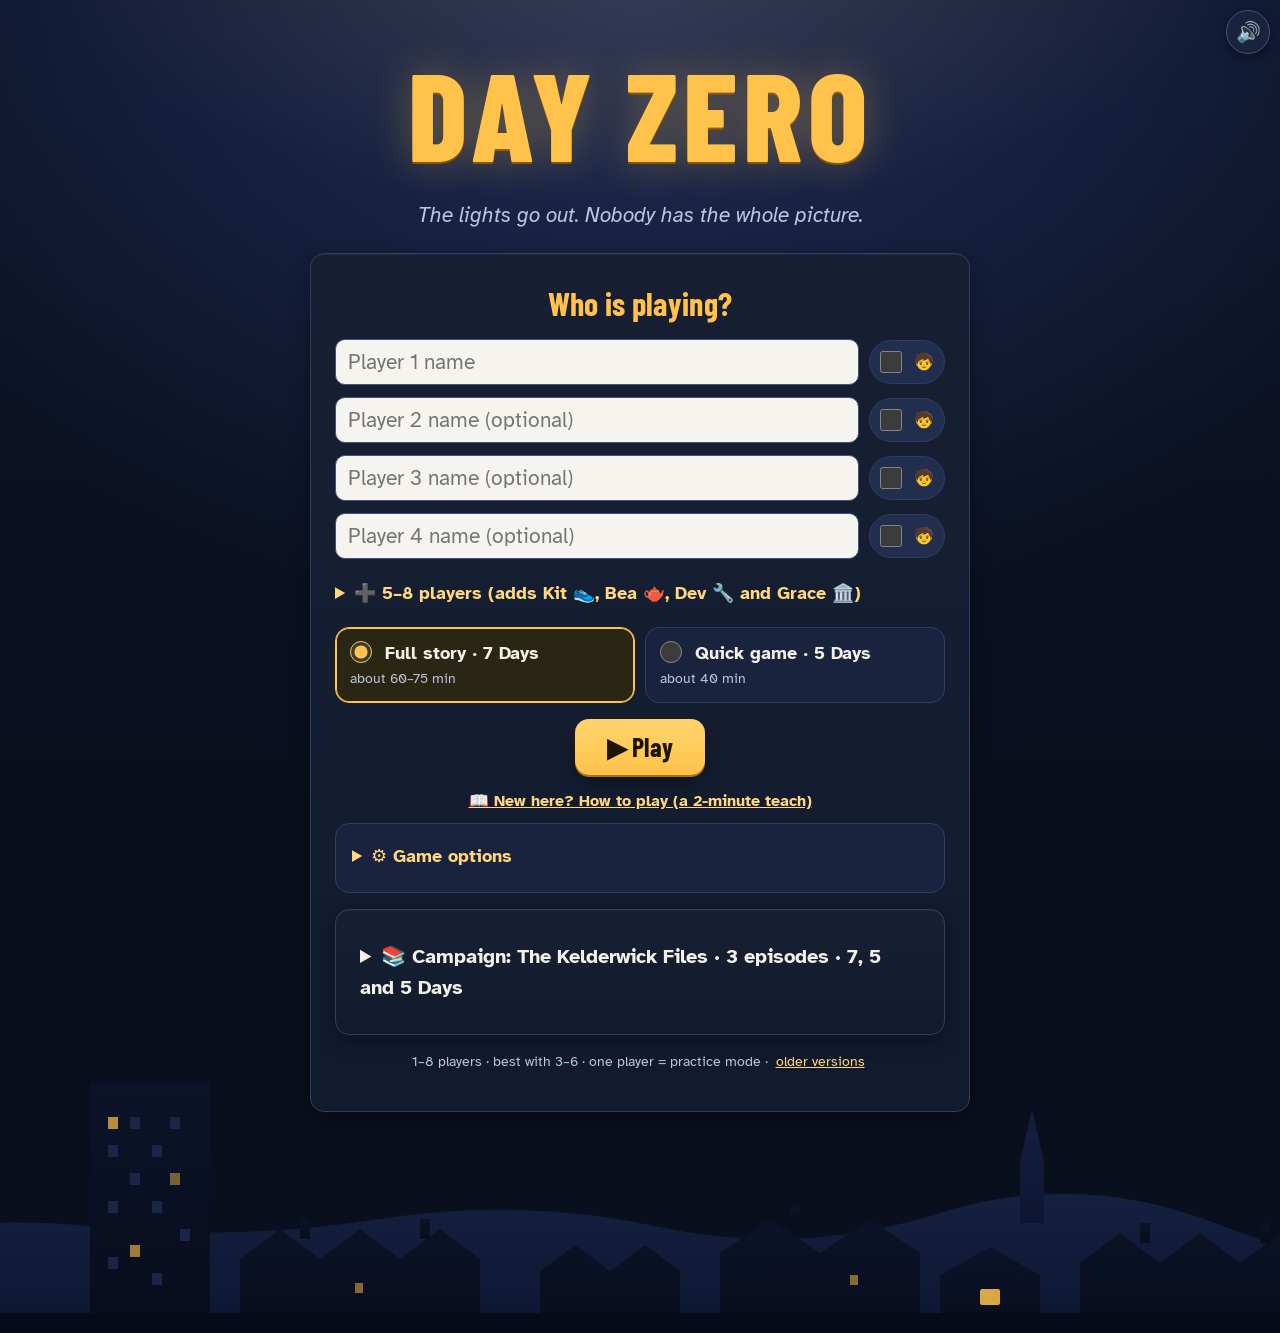
==== commit b9e8ba54: "Day-by-Day story structure: Morning News, Discuss, Decide, Night Replaces chapters/rounds with one u" ====
--- a/index.html
+++ b/index.html
@@ -6,7 +6,7 @@
 <meta property="og:title" content="Day Zero"><meta property="og:description" content="The lights go out. Nobody has the whole picture. Can your table keep Mill Lane together?">
 <meta name="theme-color" content="#0a0f1e">
 <link rel="stylesheet" href="fonts/fonts.css">
-<link rel="stylesheet" href="dz-main.css"><link rel="stylesheet" href="dz24.css"><link rel="stylesheet" href="dz-juice.css"><link rel="stylesheet" href="dz-theme.css"><link rel="stylesheet" href="dz-polish.css">
+<link rel="stylesheet" href="dz-main.css"><link rel="stylesheet" href="dz24.css"><link rel="stylesheet" href="dz-juice.css"><link rel="stylesheet" href="dz-theme.css"><link rel="stylesheet" href="dz-polish.css"><link rel="stylesheet" href="dz-story.css">
 </head><body><div class="w" id="app"></div>
 <noscript><p style="text-align:center">Day Zero needs JavaScript to run.</p></noscript>
 <script src="story21.js"></script>
@@ -19,6 +19,7 @@
 <script src="dz-variety.js"></script>
 <script src="dz-roles.js"></script>
 <script src="dz-campaign.js"></script>
+<script src="dz-story.js"></script>
 <script src="dz-views.js"></script>
 <script src="dz-vote.js"></script>
 <script src="dz-chronicle.js"></script>
--- a/dz-polish.css
+++ b/dz-polish.css
@@ -93,7 +93,7 @@
  @keyframes dzRise{from{opacity:0;transform:translateY(12px)}to{opacity:1;transform:none}}
  @keyframes dzChapter{0%{opacity:0;filter:brightness(.2) blur(2px);transform:scale(.985)}60%{opacity:1}100%{opacity:1;filter:none;transform:none}}
  .dz-cold .dz21-hero .art>div{animation:dzFlicker 2.6s steps(1,end) both}
- @keyframes dzFlicker{0%{filter:brightness(1.35) saturate(1.2)}12%{filter:brightness(.35)}16%{filter:brightness(1.25)}22%{filter:brightness(.3)}26%{filter:brightness(1.1)}34%,100%{filter:brightness(.82) saturate(.9)}}
+ @keyframes dzFlicker{0%{filter:brightness(1.35) saturate(1.2)}12%{filter:brightness(.35)}16%{filter:brightness(1.25)}22%{filter:brightness(.3)}26%{filter:brightness(1.1)}34%,100%{filter:brightness(.94)}}
  .dz-sc-blackout .win:not(.hall){fill:#ffc24a;animation:dzLightsOut .5s ease-in both;animation-delay:calc(.35s + var(--i)*.09s)}
  .dz-sc-blackout .win.on:not(.hall){animation-name:dzLightsFlick}
  @keyframes dzLightsOut{to{fill:#1a2440;filter:none}}
--- a/dz-story.css
+++ b/dz-story.css
@@ -0,0 +1,56 @@
+/* Day Zero: the Day-by-Day story track, Morning News and Night (index.html only). */
+.dz-track{max-width:920px;margin:10px auto 14px;background:var(--bg-1,#121a2e);border:3px solid #090b18;border-radius:16px;box-shadow:0 6px 0 #0008;padding:10px 14px 12px;text-align:left}
+.dz-track-top{display:flex;flex-wrap:wrap;align-items:baseline;gap:6px 14px}
+.dz-track-top>b{font:italic 900 26px/1 'Barlow Condensed',Impact,sans-serif;color:var(--amber,#ffc24a);letter-spacing:.02em;text-transform:uppercase}
+.dz-track-act{font:800 16px/1.2 'Barlow Condensed',Impact,sans-serif;color:#f3f0e8;text-transform:uppercase;letter-spacing:.06em}
+.dz-track-ep{font-size:13px;color:var(--muted,#bcc5da)}
+.dz-track-beat{margin-left:auto}
+.dz-beats{display:inline-flex;gap:4px;flex-wrap:wrap}
+.dz-beats i{font-style:normal;font-size:12px;padding:3px 8px;border-radius:999px;border:1px solid var(--line,#2f3d63);color:var(--faint,#9aa6c2);white-space:nowrap}
+.dz-beats i.on{background:var(--amber,#ffc24a);color:var(--amber-ink,#1d1500);border-color:#000;font-weight:800;box-shadow:2px 2px 0 #000}
+.dz-dots{display:flex;gap:10px;margin-top:10px;flex-wrap:wrap}
+.dz-act{flex:1 1 0;min-width:120px;background:#0d1428;border:1px solid var(--line,#2f3d63);border-radius:12px;padding:6px 8px}
+.dz-act.now{border-color:var(--amber,#ffc24a);box-shadow:inset 0 0 0 1px var(--amber,#ffc24a)}
+.dz-act-name{font:800 12px/1.2 var(--body,system-ui);letter-spacing:.08em;text-transform:uppercase;color:var(--faint,#9aa6c2);margin-bottom:5px;white-space:nowrap;overflow:hidden;text-overflow:ellipsis}
+.dz-act.now .dz-act-name{color:var(--amber-2,#ffd77f)}
+.dz-act ol{list-style:none;margin:0;padding:0;display:flex;gap:6px;align-items:center}
+.dz-act li{width:30px;height:30px;border-radius:50%;display:grid;place-items:center;font:800 14px/1 var(--body,system-ui);border:2px solid var(--line-2,#435381);color:var(--faint,#9aa6c2);background:#121a2e}
+.dz-act li.done{background:#2f6b4c;border-color:#000;color:#fff}
+.dz-act li.done span::before{content:"✓";display:none}
+.dz-act li.now{background:var(--amber,#ffc24a);border-color:#000;color:#1d1500;transform:scale(1.15);box-shadow:2px 2px 0 #000}
+.dz-mem{display:flex;flex-wrap:wrap;gap:6px;margin-top:10px;align-items:center}
+.dz-mem-k{font:800 12px/1 var(--body,system-ui);letter-spacing:.08em;text-transform:uppercase;color:var(--amber-2,#ffd77f);margin-right:2px}
+.dz-chip-mem{font-size:13px;padding:3px 9px;border-radius:999px;background:#1b2440;border:1px solid var(--line,#2f3d63);color:var(--muted,#bcc5da)}
+.dz-chip-mem.live{background:#3a2a08;border-color:var(--amber,#ffc24a);color:#ffe7a8;font-weight:700}
+.dz-chip-mem.carried{border-style:dashed}
+/* Morning News */
+.dz-prevon{border-left:5px solid #c593e5;background:#efe3ff;color:#2a1f3d;border-radius:8px;padding:8px 12px;margin:0 0 14px}
+.dz-prevon .dz-kick{color:#6b3fa0}
+.dz-prevon p{margin:4px 0}
+.dz-prevon .dz-bridge{color:#5a4a72}
+.dz-lede{font-size:1.12em}
+.dz-question{margin:14px 0 4px;padding:10px 14px;background:#fff4d1;border:2px solid #231f19;border-radius:10px;box-shadow:3px 3px 0 #231f19;font-weight:800;font-size:1.1em;color:#231f19}
+.dz-question span{display:block;font:800 12px/1.2 var(--body,system-ui);letter-spacing:.1em;text-transform:uppercase;color:#a0470f;margin-bottom:3px}
+.dz-cast{display:flex;gap:12px;flex-wrap:wrap;margin-top:12px}
+.dz-cast-i{display:inline-flex;align-items:center;gap:6px;font-size:14px;color:#3b3226}
+.dz-cast-i .dz-portrait{width:40px;height:40px}
+.dz-cardcast{display:flex;align-items:center;gap:6px;margin-bottom:6px}
+.dz-cardcast .dz-portrait{width:34px;height:34px}
+/* Night */
+.dz-night .dz21-head{background:linear-gradient(115deg,#0f1838,#1b1240)}
+.dz-cliff{max-width:920px;margin:16px auto;background:linear-gradient(115deg,#2a1745,#121d3f);border:3px solid #000;border-radius:16px;box-shadow:5px 5px 0 #000;padding:14px 18px;text-align:left}
+.dz-cliff p{font-size:1.15em;margin:6px 0}
+.dz-cliff .dz-tomorrow{font-size:1em;color:var(--amber-2,#ffd77f)}
+.dz-story-end{max-width:920px;margin:14px auto}
+@media(max-width:600px){
+ .dz-track{padding:8px 10px;margin:6px 4px 10px}
+ .dz-track-top>b{font-size:22px}
+ .dz-track-beat{margin-left:0;width:100%}
+ .dz-beats i{font-size:11px;padding:2px 6px}
+ .dz-dots{gap:6px}
+ .dz-act{min-width:0;padding:5px 6px}
+ .dz-act-name{font-size:10px}
+ .dz-act li{width:24px;height:24px;font-size:12px}
+ .dz-act ol{gap:4px}
+ .dz-chip-mem{font-size:12px}
+}
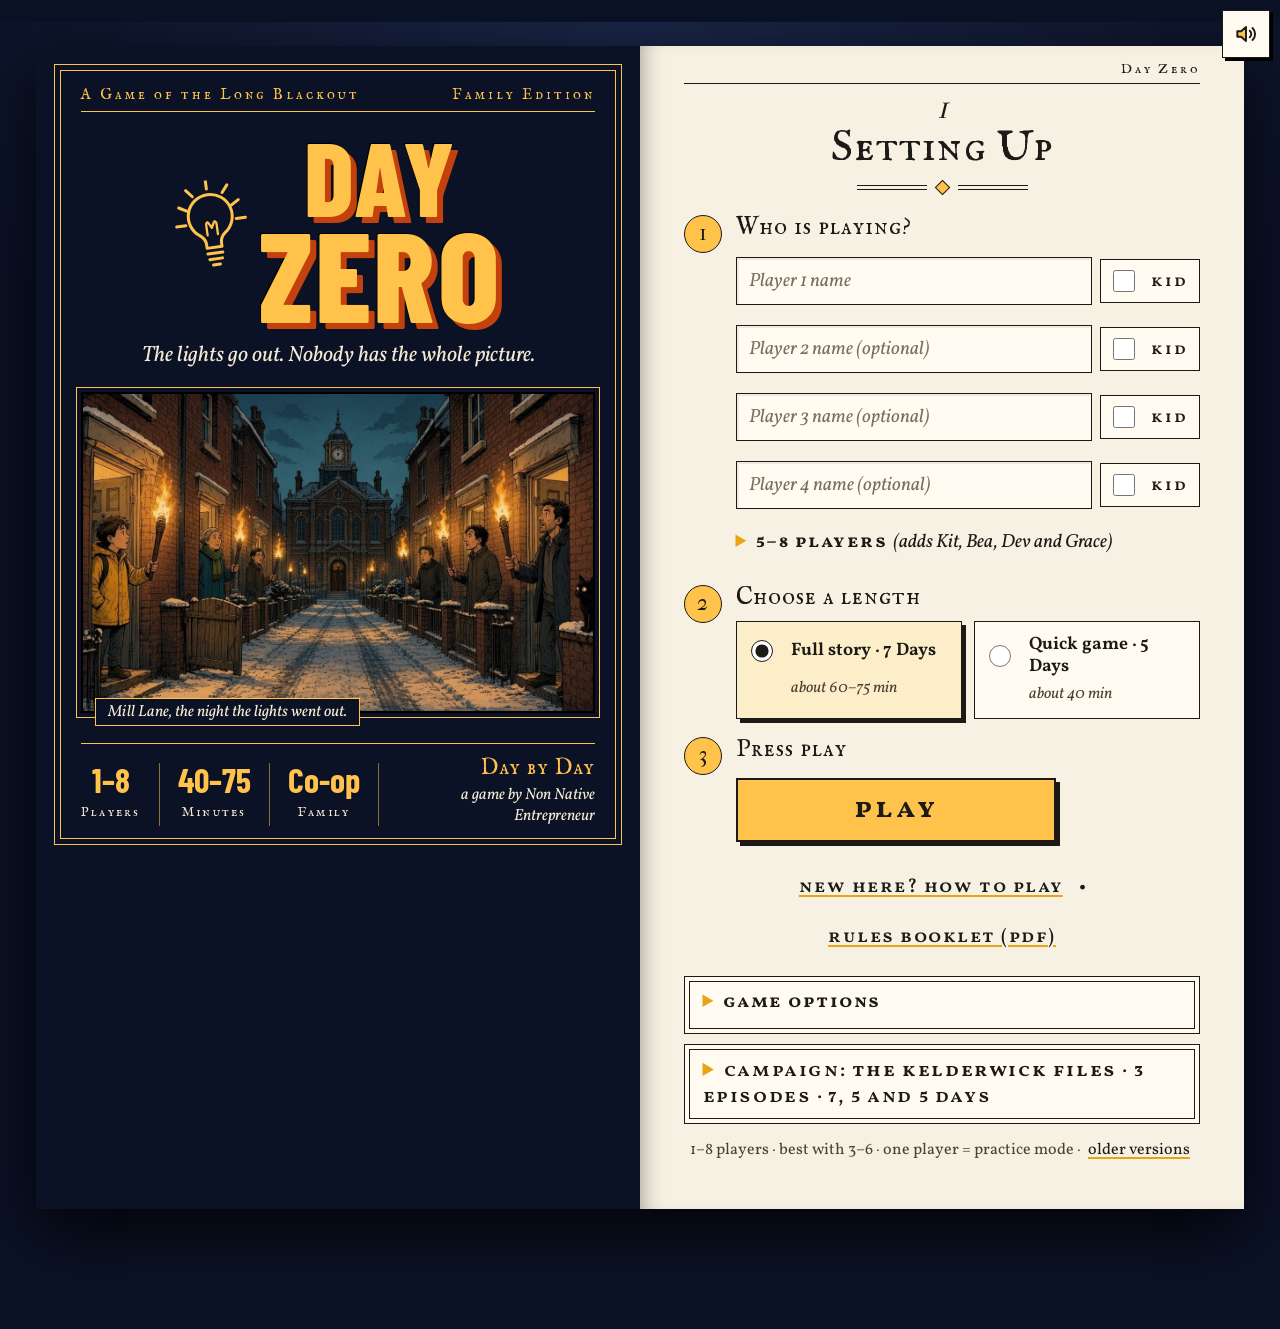
==== commit bb246c63: "Old-school booklet look: paper, ink and amber across title, Day screens, Chronicle, phones and rules" ====
--- a/index.html
+++ b/index.html
@@ -4,9 +4,9 @@
 <link rel="icon" href="favicon.svg" type="image/svg+xml"><link rel="alternate icon" href="favicon.ico">
 <meta name="description" content="The lights go out. Nobody has the whole picture. A co-op crisis game for 1–8 players around one screen, with optional phone controllers.">
 <meta property="og:title" content="Day Zero"><meta property="og:description" content="The lights go out. Nobody has the whole picture. Can your table keep Mill Lane together?">
-<meta name="theme-color" content="#0a0f1e">
+<meta name="theme-color" content="#0b1226">
 <link rel="stylesheet" href="fonts/fonts.css">
-<link rel="stylesheet" href="dz-main.css"><link rel="stylesheet" href="dz24.css"><link rel="stylesheet" href="dz-juice.css"><link rel="stylesheet" href="dz-theme.css"><link rel="stylesheet" href="dz-polish.css"><link rel="stylesheet" href="dz-story.css">
+<link rel="stylesheet" href="dz-main.css"><link rel="stylesheet" href="dz24.css"><link rel="stylesheet" href="dz-juice.css"><link rel="stylesheet" href="dz-theme.css"><link rel="stylesheet" href="dz-polish.css"><link rel="stylesheet" href="dz-story.css"><link rel="stylesheet" href="dz-booklet.css">
 </head><body><div class="w" id="app"></div>
 <noscript><p style="text-align:center">Day Zero needs JavaScript to run.</p></noscript>
 <script src="story21.js"></script>
@@ -27,5 +27,6 @@
 <script src="dz-live.js"></script>
 <script src="dz-art.js"></script>
 <script src="dz-polish.js"></script>
+<script src="dz-booklet.js"></script>
 <script>R();</script>
 </body></html>
--- a/fonts/fonts.css
+++ b/fonts/fonts.css
@@ -7,3 +7,8 @@
 @font-face{font-family:'Barlow Condensed';font-style:normal;font-weight:800;font-display:swap;src:url(BarlowCondensed-800.woff2) format('woff2');unicode-range:U+0000-00FF, U+0131, U+0152-0153, U+02BB-02BC, U+02C6, U+02DA, U+02DC, U+0304, U+0308, U+0329, U+2000-206F, U+20AC, U+2122, U+2191, U+2193, U+2212, U+2215, U+FEFF, U+FFFD}
 @font-face{font-family:'Caveat';font-style:normal;font-weight:600;font-display:swap;src:url(Caveat-600.woff2) format('woff2');unicode-range:U+0000-00FF, U+0131, U+0152-0153, U+02BB-02BC, U+02C6, U+02DA, U+02DC, U+0304, U+0308, U+0329, U+2000-206F, U+20AC, U+2122, U+2191, U+2193, U+2212, U+2215, U+FEFF, U+FFFD}
 @font-face{font-family:'UnifrakturMaguntia';font-style:normal;font-weight:400;font-display:swap;src:url(UnifrakturMaguntia-400.woff2) format('woff2');unicode-range:U+0000-00FF, U+0131, U+0152-0153, U+02BB-02BC, U+02C6, U+02DA, U+02DC, U+0304, U+0308, U+0329, U+2000-206F, U+20AC, U+2122, U+2191, U+2193, U+2212, U+2215, U+FEFF, U+FFFD}
+/* Booklet look: Vollkorn (subset, weights 400–700) and IM FELL (original files, unmodified: Reserved Font Names). */
+@font-face{font-family:'Vollkorn';font-style:normal;font-weight:400 700;font-display:swap;src:url(Vollkorn-var.woff2) format('woff2')}
+@font-face{font-family:'Vollkorn';font-style:italic;font-weight:400 700;font-display:swap;src:url(Vollkorn-var-italic.woff2) format('woff2')}
+@font-face{font-family:'Fell SC';font-style:normal;font-weight:400;font-display:swap;src:url(IMFellEnglishSC-Regular.ttf) format('truetype')}
+@font-face{font-family:'Fell Canon';font-style:normal;font-weight:400;font-display:swap;src:url(IMFellFrenchCanon-Regular.ttf) format('truetype')}
--- a/dz-booklet.css
+++ b/dz-booklet.css
@@ -0,0 +1,394 @@
+/* ==========================================================================
+   Day Zero: "Rules booklet" look. Loaded last; presentation only.
+   Warm printed paper, black ink, the game's amber as the only accent,
+   Vollkorn body, IM FELL headings, small-caps labels, thin double rules,
+   framed colour art with numbered corner tabs and caption boxes.
+   Contrast: ink #1c1a17 on paper #f7f1e3 is 15.6:1; ochre #6e4700 on paper 7.4:1;
+   ink on amber #ffc24a 11.7:1; amber on navy #0b1226 11.5:1.
+   ========================================================================== */
+:root{
+ --bk-paper:#f7f1e3;--bk-paper-hi:#fffbf1;--bk-tint:#fbeec8;--bk-ink:#1c1a17;--bk-ink-2:#4a4034;--bk-ochre:#6e4700;
+ --bk-navy:#0b1226;--bk-navy-2:#121b36;--bk-gold:#ffc24a;--bk-amber-d:#e8a317;--bk-red:#9b2416;--bk-green:#275a31;
+ --bk-serif:'Vollkorn',Georgia,'Times New Roman',serif;--bk-fell:'Fell SC','Vollkorn',Georgia,serif;--bk-canon:'Fell Canon','Vollkorn',Georgia,serif;
+ /* re-point the Torchlight tokens at paper and ink */
+ --bg-0:var(--bk-paper);--bg-1:var(--bk-paper-hi);--bg-2:#f1e8d3;--bg-3:#e9dec4;--line:#1c1a17;--line-2:#1c1a17;
+ --text:var(--bk-ink);--muted:var(--bk-ink-2);--faint:#5a4f41;--amber-2:var(--bk-ochre);--amber-ink:#1c1a17;
+ --red:var(--bk-red);--red-bg:#f6dcd2;--green:var(--bk-green);--green-bg:#e3eedb;--blue:#1d4f91;--violet:#5b3a8a;
+ --paper:var(--bk-paper-hi);--paper-2:var(--bk-tint);--ink:var(--bk-ink);--ink-2:var(--bk-ink-2);
+ --r-s:0;--r-m:0;--r-l:0;--shadow-1:none;--shadow-2:none;
+ --display:var(--bk-fell);--body:var(--bk-serif);--serif:var(--bk-serif);
+ color-scheme:light;
+}
+/* ---------------- the desk and the page ---------------- */
+html{background:var(--bk-navy)}
+body.bk,body{color:var(--bk-ink);font:400 19px/1.55 var(--bk-serif);font-variant-numeric:oldstyle-nums proportional-nums;font-kerning:normal;
+ background:radial-gradient(ellipse 80% 60% at 50% 0%,#1a2547 0%,transparent 70%) no-repeat,var(--bk-navy);background-color:var(--bk-navy)}
+body.bk ::selection{background:var(--bk-gold);color:var(--bk-ink)}
+#app.w{position:relative;max-width:1180px;margin:22px auto 56px;padding:64px clamp(18px,4vw,56px) 84px;box-sizing:border-box;
+ background:var(--bk-paper);color:var(--bk-ink);border:1.5px solid #000;
+ box-shadow:0 0 0 6px var(--bk-paper),0 0 0 7px var(--bk-ink),0 18px 50px #000a}
+/* running head and folio */
+#app.w[data-rh-l]::before{content:attr(data-rh-l);position:absolute;top:22px;left:clamp(18px,4vw,56px);right:clamp(18px,4vw,56px);
+ font:400 15px/1 var(--bk-fell);letter-spacing:.2em;border-bottom:.75px solid var(--bk-ink);padding-bottom:8px;text-align:left}
+#app.w[data-rh-r]::after{content:attr(data-rh-r);position:absolute;top:22px;right:clamp(18px,4vw,56px);font:400 15px/1 var(--bk-fell);letter-spacing:.14em}
+.bk-folio{display:none}
+/* every top-level block sits on the page grid */
+#app.w>*{max-width:100%}
+body[data-screen="title"] #app.w,body[data-screen="lobby"] #app.w{background:transparent;border:0;box-shadow:none;padding:24px 16px 64px;max-width:1240px}
+body[data-screen="title"] #app.w::before,body[data-screen="title"] #app.w::after{display:none}
+
+/* ---------------- type ---------------- */
+#app h1,#app h2{font-family:var(--bk-fell);font-weight:400;color:var(--bk-ink);letter-spacing:.03em;text-shadow:none}
+#app h2{font-size:clamp(30px,3.4vw,44px);line-height:1.05}
+#app h3{font-family:var(--bk-fell);font-weight:400;letter-spacing:.04em}
+#app p{hyphens:auto}
+#app a{color:var(--bk-ink);text-decoration-color:var(--bk-amber-d);text-decoration-thickness:2px;text-underline-offset:3px}
+#app b,#app strong{font-weight:650}
+.s,#app .s{color:var(--bk-ink-2);font-size:16px}
+.sec,#app .sec{font:400 clamp(22px,2.2vw,28px)/1.1 var(--bk-fell);letter-spacing:.08em;text-transform:none;color:var(--bk-ink);margin:44px 0 18px}
+.sec::before,.sec::after{background:none!important;height:5px!important;border-top:.75px solid var(--bk-ink);border-bottom:.75px solid var(--bk-ink);flex:1}
+.dz24-eyebrow,.dz21-kicker,.dz22-kicker,.dz-kick,.dz-mem-k{font:600 15px/1.3 var(--bk-serif)!important;font-variant-caps:all-small-caps!important;letter-spacing:.14em!important;text-transform:none!important;color:var(--bk-ochre)!important}
+/* ornament: two rules and an amber lozenge */
+.bk-orn{display:flex;align-items:center;justify-content:center;gap:10px;margin:10px auto 0}
+.bk-orn i{width:70px;height:5px;border-top:.75px solid var(--bk-ink);border-bottom:.75px solid var(--bk-ink)}
+.bk-orn b{width:11px;height:11px;background:var(--bk-gold);border:1px solid var(--bk-ink);transform:rotate(45deg)}
+.bk-chap{text-align:center;margin:0 0 22px}
+.bk-chap .bk-no{font:italic 400 22px/1 var(--bk-canon);margin-bottom:4px}
+.bk-chap h2{margin:0}
+
+/* ---------------- buttons: letterpress blocks ---------------- */
+#app .btn,#phone .btn,.bk .btn{font:700 22px/1.1 var(--bk-serif);font-variant-caps:all-small-caps!important;letter-spacing:.07em;color:var(--bk-ink);
+ background:var(--bk-gold);border:2px solid var(--bk-ink);border-radius:0;box-shadow:4px 4px 0 var(--bk-ink);min-height:54px;padding:10px 26px;margin:8px;
+ text-shadow:none;filter:none;transition:transform .1s,box-shadow .1s,background .1s}
+#app .btn:not(:disabled):hover,#phone .btn:not(:disabled):hover{transform:translate(-1px,-1px);box-shadow:5px 5px 0 var(--bk-ink);filter:none;background:#ffcd66}
+#app .btn:not(:disabled):active,#phone .btn:not(:disabled):active{transform:translate(3px,3px);box-shadow:1px 1px 0 var(--bk-ink)}
+#app .btn.b,#phone .btn.b{background:var(--bk-paper-hi);color:var(--bk-ink);box-shadow:4px 4px 0 var(--bk-ink)}
+#app .btn.b:not(:disabled):hover,#phone .btn.b:not(:disabled):hover{background:#fff;box-shadow:5px 5px 0 var(--bk-ink)}
+#app .btn:disabled,#app .btn.dz-wait,#phone .btn:disabled{opacity:1;color:#6b6152;border-color:#8a8070;box-shadow:none;cursor:not-allowed;
+ background:repeating-linear-gradient(135deg,#efe6d1 0 6px,#e6dcc4 6px 8px)}
+#app .btn.sm2,#phone .btn.sm2{font-size:18px;min-height:46px;padding:6px 16px;box-shadow:3px 3px 0 var(--bk-ink)}
+#app .dz-play{font-size:30px;padding:12px 64px;min-height:64px}
+#app :focus-visible,#phone :focus-visible{outline:3px solid #1d4f91;outline-offset:4px;border-radius:0}
+.dz21-footer .btn,.c>.btn:only-child,.c>.btn:not(.b):last-child:not(.sm2){font-size:24px!important}
+/* option buttons inside dilemmas and story cards */
+#app .btn.opt{display:block;width:100%;text-align:left;margin:10px 0;padding:12px 16px;font-size:21px}
+#app .btn.opt div{font:400 16px/1.35 var(--bk-serif);font-variant-caps:normal;letter-spacing:0;margin-top:3px;color:var(--bk-ink-2)}
+.dz24-linkbtn{color:var(--bk-ink)!important;text-decoration:underline;text-decoration-color:var(--bk-amber-d)}
+
+/* ---------------- forms ---------------- */
+#app select,#app input:not([type=checkbox]):not([type=radio]),#app textarea{font:400 19px var(--bk-serif);color:var(--bk-ink);background:var(--bk-paper-hi);border:1.5px solid var(--bk-ink);border-radius:0;min-height:48px;box-shadow:inset 2px 2px 0 #1c1a1712}
+#app input::placeholder{color:#7a6f60;font-style:italic}
+#app input[type=checkbox],#app input[type=radio]{accent-color:var(--bk-ink);width:22px;height:22px}
+details>summary{font:600 19px/1.3 var(--bk-serif);font-variant-caps:all-small-caps!important;letter-spacing:.08em;color:var(--bk-ink)!important}
+details>summary::marker{color:var(--bk-amber-d)}
+
+/* ---------------- surfaces: printed boxes, not web cards ---------------- */
+.pn,.dz24-lead,.rb,.dz-tally,.dz-verdict,.dz-decided,.dz-sab,.dz-sharebox,.dz-missed,.dz-camp,.dz-campbox,.dz22-role-cue,.goal,.dz-opts{
+ background:var(--bk-paper-hi)!important;color:var(--bk-ink);border:1px solid var(--bk-ink)!important;border-radius:0!important;box-shadow:none!important;outline:.75px solid var(--bk-ink);outline-offset:-6px}
+.pn,.dz24-lead{padding:26px 30px}
+.dz24-lead h2{margin:4px 0 6px}
+.dz24-lead p{color:var(--bk-ink-2)!important}
+.goal{outline:0;border-width:1.5px 0!important;border-left:0!important;background:var(--bk-tint)!important;font-style:italic;text-align:center;padding:12px 18px}
+.dz-tip{background:var(--bk-tint)!important;color:var(--bk-ink)!important;border:0!important;border-top:2px solid var(--bk-ink)!important;border-bottom:2px solid var(--bk-ink)!important;border-radius:0!important;box-shadow:none!important;outline:0}
+.dz-tip b:first-child{font-variant-caps:all-small-caps!important;letter-spacing:.1em}
+.box{background:transparent!important;color:var(--bk-ink)}
+.hint{background:var(--bk-tint)!important;color:var(--bk-ink)!important;border:0!important;border-left:3px solid var(--bk-gold)!important;border-radius:0!important}
+.tag,.card .tag{background:transparent!important;color:var(--bk-ink)!important;border-top:.75px solid var(--bk-ink);font:600 14px/1.2 var(--bk-serif)!important;font-variant-caps:all-small-caps!important;letter-spacing:.14em!important}
+
+/* ---------------- framed art panels ---------------- */
+#app .art,#phone .art{position:relative;border:1.5px solid var(--bk-ink)!important;border-radius:0!important;outline:.75px solid var(--bk-ink);outline-offset:3px;margin:6px;box-shadow:none!important;background:#ddd2b8;overflow:visible}
+#app .art>div,#phone .art>div{border-radius:0!important}
+#app .art[data-no]::after{content:attr(data-no);position:absolute;left:-10px;top:-12px;z-index:2;min-width:34px;height:34px;padding:0 4px;box-sizing:border-box;
+ background:var(--bk-gold);border:1.5px solid var(--bk-ink);font:400 21px/31px var(--bk-canon);text-align:center;color:var(--bk-ink);transform:rotate(-3deg)}
+#app .art[data-cap]::before{content:attr(data-cap);position:absolute;left:14px;bottom:-14px;z-index:2;background:var(--bk-paper-hi);border:1.5px solid var(--bk-ink);
+ padding:3px 12px;font:600 16px/1.2 var(--bk-serif);font-variant-caps:all-small-caps!important;letter-spacing:.12em;color:var(--bk-ink)}
+.card{background:var(--bk-paper-hi)!important;color:var(--bk-ink)!important;border:1px solid var(--bk-ink)!important;border-radius:0!important;box-shadow:none!important}
+.card::before{display:none!important}
+.card .ct{font:400 22px/1.15 var(--bk-fell)!important;letter-spacing:.03em;color:var(--bk-ink)!important;background:transparent!important;border-bottom:.75px solid var(--bk-ink);text-align:left}
+.card .fl{font-style:italic}
+.clk i{border-color:var(--bk-ink)!important;background:var(--bk-paper-hi)!important;border-radius:0!important}
+.clk i.on{background:var(--bk-ink)!important}
+.dz-ring svg circle,.dz-ring svg path{stroke-linecap:butt}
+.dz-ring-cap{font:600 15px/1.2 var(--bk-serif)!important;font-variant-caps:all-small-caps!important;letter-spacing:.1em;color:var(--bk-ink)!important}
+.dz-ring.hot .dz-ring-cap{color:var(--bk-red)!important;background:transparent!important}
+.dz-ring svg text{fill:var(--bk-ink)!important;font-family:var(--bk-serif)!important}
+
+/* ---------------- the story track: a running chapter bar ---------------- */
+.dz-track{max-width:none!important;background:transparent!important;border:0!important;border-top:2px solid var(--bk-ink)!important;border-bottom:.75px solid var(--bk-ink)!important;border-radius:0!important;box-shadow:none!important;
+ padding:12px 0 12px!important;margin:6px 0 30px!important;position:relative}
+.dz-track::after{content:"";position:absolute;left:0;right:0;bottom:-5px;border-bottom:.75px solid var(--bk-ink)}
+.dz-track-top>b{font:400 30px/1 var(--bk-fell)!important;color:var(--bk-ink)!important;letter-spacing:.06em;text-transform:none!important}
+.dz-track-act{font:italic 400 21px/1.2 var(--bk-serif)!important;color:var(--bk-ink)!important;text-transform:none!important;letter-spacing:0!important}
+.dz-track-ep{font:italic 17px var(--bk-serif)!important;color:var(--bk-ink-2)!important}
+.dz-beats{gap:0!important;border:1px solid var(--bk-ink)}
+.dz-beats i{display:inline-flex;align-items:center;gap:7px;font:600 16px/1 var(--bk-serif)!important;font-variant-caps:all-small-caps!important;letter-spacing:.1em;color:var(--bk-ink-2)!important;
+ border:0!important;border-left:1px solid var(--bk-ink)!important;border-radius:0!important;padding:6px 12px 6px 6px!important;background:transparent!important;box-shadow:none!important}
+.dz-beats i:first-child{border-left:0!important}
+.dz-beats i em{font:400 16px/1 var(--bk-canon);font-style:normal;font-variant-caps:normal;min-width:26px;height:24px;display:inline-grid;place-items:center;border:1px solid var(--bk-ink);background:var(--bk-paper-hi);color:var(--bk-ink);letter-spacing:0}
+.dz-beats i.done{color:var(--bk-ink)!important}
+.dz-beats i.done em{background:var(--bk-ink);color:var(--bk-paper)}
+.dz-beats i.on{background:var(--bk-gold)!important;color:var(--bk-ink)!important}
+.dz-beats i.on em{background:var(--bk-paper-hi);transform:rotate(-3deg)}
+.dz-dots{gap:0!important;margin-top:12px!important}
+.dz-act{background:transparent!important;border:0!important;border-left:.75px solid var(--bk-ink)!important;border-radius:0!important;box-shadow:none!important;padding:2px 14px!important}
+.dz-act:first-child{border-left:0!important;padding-left:0!important}
+.dz-act-name{font:600 15px/1.2 var(--bk-serif)!important;font-variant-caps:all-small-caps!important;letter-spacing:.12em!important;text-transform:none!important;color:var(--bk-ink-2)!important}
+.dz-act.now .dz-act-name{color:var(--bk-ink)!important}
+.dz-act li{border-radius:50%!important;width:32px!important;height:32px!important;border:1px solid var(--bk-ink)!important;background:var(--bk-paper-hi)!important;color:var(--bk-ink)!important;font:400 17px/1 var(--bk-canon)!important;box-shadow:none!important}
+.dz-act li.done{background:var(--bk-ink)!important;color:var(--bk-paper)!important}
+.dz-act li.now{background:var(--bk-gold)!important;transform:scale(1.18)!important;border-width:1.5px!important}
+.dz-mem{margin-top:12px!important}
+.dz-chip-mem{border-radius:0!important;background:transparent!important;border:1px solid var(--bk-ink)!important;color:var(--bk-ink)!important;font:italic 16px/1.2 var(--bk-serif)!important;padding:3px 9px!important}
+.dz-chip-mem.live{background:var(--bk-tint)!important;font-weight:600!important}
+.dz-chip-mem.live::after{content:"";display:inline-block;width:7px;height:7px;margin-left:7px;background:var(--bk-gold);border:1px solid var(--bk-ink);transform:rotate(45deg);vertical-align:1px}
+.dz-chip-mem.carried{border-style:dashed!important}
+
+/* ---------------- Morning News / Night: a printed page ---------------- */
+.dz21-page,.dz22-story{background:transparent!important;border:0!important;border-radius:0!important;box-shadow:none!important;color:var(--bk-ink)!important;overflow:visible!important}
+.dz21-head{background:transparent!important;border:0!important;text-align:center;padding:4px 0 18px!important;color:var(--bk-ink)!important}
+.dz21-head .dz-head-art{display:none}
+.dz21-head h2{font-size:clamp(40px,5.2vw,64px)!important;margin:6px 0 4px!important;color:var(--bk-ink)!important}
+.dz21-head span{display:block;font:italic 400 20px/1.3 var(--bk-serif)!important;color:var(--bk-ink-2)!important}
+.dz21-head::after{content:"";display:block;width:180px;height:13px;margin:12px auto 0;
+ background:linear-gradient(var(--bk-ink),var(--bk-ink)) left 4px/70px .75px no-repeat,linear-gradient(var(--bk-ink),var(--bk-ink)) left 8px/70px .75px no-repeat,
+ linear-gradient(var(--bk-ink),var(--bk-ink)) right 4px/70px .75px no-repeat,linear-gradient(var(--bk-ink),var(--bk-ink)) right 8px/70px .75px no-repeat,
+ conic-gradient(from 45deg at 50% 50%,var(--bk-gold) 0 100%) center/9px 9px no-repeat}
+.dz21-hero{margin:0 auto 28px;max-width:980px;background:transparent!important}
+.dz21-hero .art{margin:6px}
+.dz21-prose{background:transparent!important;color:var(--bk-ink)!important;font:400 clamp(19px,1.7vw,22px)/1.62 var(--bk-serif)!important;padding:8px 0 0!important}
+.dz21-prose>p,.dz21-prose>div{max-width:760px}
+.dz21-prose .dz21-reader{font:600 15px/1.3 var(--bk-serif)!important;font-variant-caps:all-small-caps!important;letter-spacing:.14em!important;text-transform:none!important;color:var(--bk-ink-2)!important;border-bottom:.75px solid var(--bk-ink);padding-bottom:6px;margin-bottom:16px!important}
+.dz-news .dz-lede::first-letter,.dz-night .dz21-prose>p:first-of-type::first-letter{float:left;font:400 64px/.8 var(--bk-canon);background:var(--bk-gold);border:1.5px solid var(--bk-ink);
+ padding:12px 8px 4px;margin:6px 12px 0 0;color:var(--bk-ink)}
+.dz-prevon{background:var(--bk-tint)!important;color:var(--bk-ink)!important;border:0!important;border-top:2px solid var(--bk-ink)!important;border-bottom:2px solid var(--bk-ink)!important;border-radius:0!important;padding:10px 16px!important;font-size:.95em}
+.dz-prevon .dz-kick{color:var(--bk-ochre)!important}
+.dz-prevon .dz-bridge{color:var(--bk-ink-2)!important;font-style:italic}
+.dz-question{background:var(--bk-paper-hi)!important;color:var(--bk-ink)!important;border:1.5px solid var(--bk-ink)!important;border-radius:0!important;box-shadow:none!important;outline:.75px solid var(--bk-ink);outline-offset:4px;margin:26px 0 8px!important;padding:16px 20px 14px!important;
+ font:400 clamp(24px,2.4vw,30px)/1.2 var(--bk-fell)!important;letter-spacing:.02em;position:relative;text-align:center}
+.dz-question span{position:absolute;top:-15px;left:50%;transform:translateX(-50%);background:var(--bk-gold);border:1.5px solid var(--bk-ink);padding:2px 12px;white-space:nowrap;
+ font:600 15px/1.3 var(--bk-serif)!important;font-variant-caps:all-small-caps!important;letter-spacing:.14em!important;text-transform:none!important;color:var(--bk-ink)!important}
+.dz-cast-i{font:italic 17px var(--bk-serif)!important;color:var(--bk-ink)!important}
+.dz-cast-i .dz-portrait,.dz-cardcast .dz-portrait{border:1.5px solid var(--bk-ink);border-radius:50%;background:var(--bk-paper-hi);filter:none!important}
+.dz-cliff{background:var(--bk-navy)!important;color:#f3ead2!important;border:0!important;border-radius:0!important;box-shadow:0 0 0 1.5px var(--bk-gold) inset,0 0 0 5px var(--bk-navy) inset,0 0 0 6px var(--bk-gold) inset!important;padding:22px 28px!important;max-width:none!important}
+.dz-cliff .dz-kick{color:var(--bk-gold)!important}
+.dz-cliff p{font:italic 400 clamp(21px,2vw,26px)/1.4 var(--bk-serif)!important}
+.dz-cliff .dz-tomorrow{color:var(--bk-gold)!important;font-style:normal!important;font-variant-caps:all-small-caps!important;letter-spacing:.1em}
+.dz21-footer{position:static!important;background:transparent!important;backdrop-filter:none!important;border-top:.75px solid var(--bk-ink)!important}
+
+/* ---------------- role cards and briefings ---------------- */
+.dz24-role-line,.dz24-order-role,.dz24-order-player,.dz24-qr-person{background:var(--bk-paper-hi)!important;color:var(--bk-ink)!important;border:1px solid var(--bk-ink)!important;border-left:1px solid var(--bk-ink)!important;border-radius:0!important;box-shadow:none!important}
+.dz24-role-name,.dz24-order-player h3,.dz24-qr-person h3,.dz-hand-name{font:400 24px/1.1 var(--bk-fell)!important;color:var(--bk-ink)!important;letter-spacing:.03em}
+.dz24-role-mechanic{font-style:italic;color:var(--bk-ink-2)!important}
+.dz24-role-icon{background:var(--bk-paper-hi)!important;border:1.5px solid var(--bk-ink)!important;color:var(--bk-ink)!important;border-radius:0!important}
+.dz24-role-icon.dz-has-portrait{border:0!important}
+.dz-portrait{filter:none!important}
+.dz24-role-icon.dz-has-portrait .dz-portrait{border:1.5px solid var(--bk-ink);outline:.75px solid var(--bk-ink);outline-offset:3px;background:var(--bk-tint)}
+.dz-portrait-badge{background:var(--bk-gold)!important;border:1.5px solid var(--bk-ink)!important;color:var(--bk-ink)!important;border-radius:0!important;transform:rotate(-4deg)}
+.dz24-intel-card{background:var(--bk-paper-hi)!important;color:var(--bk-ink)!important;border:1px solid var(--bk-ink)!important;border-radius:0!important;box-shadow:none!important}
+.dz24-artwrap{background:transparent!important;border:0!important}
+.dz24-state,.dz-stamp{border-radius:0!important;font:600 14px/1.2 var(--bk-serif)!important;font-variant-caps:all-small-caps!important;letter-spacing:.14em!important;border:1.5px solid currentColor!important;background:var(--bk-paper-hi)!important;transform:rotate(-2deg)}
+.dz24-intel-card.verified .dz24-state{color:var(--bk-green)!important}
+.dz24-intel-card.rumour .dz24-state{color:var(--bk-red)!important}
+.dz24-mark{border-radius:0!important;background:transparent!important;border:1px solid var(--bk-ink)!important;color:var(--bk-ink)!important}
+.dz24-order-label{color:var(--bk-ochre)!important;font-variant-caps:all-small-caps!important;letter-spacing:.1em}
+.dz24-order-role-head{color:var(--bk-ink)!important}
+.dz-teamline{border-bottom:.75px solid var(--bk-ink)!important}
+.dz-kidbtn{background:var(--bk-paper-hi)!important;color:var(--bk-ink)!important;border:2px solid var(--bk-ink)!important;border-radius:0!important;box-shadow:4px 4px 0 var(--bk-ink)!important;font:700 21px/1.25 var(--bk-serif)!important}
+.dz-kidbtn.on{background:var(--bk-gold)!important}
+
+/* ---------------- board, results, chips ---------------- */
+.trk{background:var(--bk-paper-hi)!important;color:var(--bk-ink)!important;border:1px solid var(--bk-ink)!important;border-radius:0!important;box-shadow:none!important;font:600 16px/1.2 var(--bk-serif);font-variant-caps:all-small-caps!important;letter-spacing:.08em}
+.trk b{font:400 30px/1 var(--bk-canon)!important;color:var(--bk-ink)!important;font-variant-caps:normal}
+.trk .pp{color:var(--bk-ink)!important;letter-spacing:.12em;background:transparent!important}
+.trk .pp::after{display:none!important}
+.trk[data-v="0"],.trk[data-v="1"]{background:#f6dcd2!important;border-color:var(--bk-red)!important}
+.hb{background:var(--bk-paper-hi)!important;color:var(--bk-ink-2)!important;border:1px dashed var(--bk-ink)!important;border-radius:0!important}
+.hb.on{background:var(--bk-gold)!important;color:var(--bk-ink)!important;border-style:solid!important}
+.lg p{background:transparent!important;color:var(--bk-ink)!important;border:0!important;border-bottom:.75px dotted var(--bk-ink)!important;border-radius:0!important}
+.dz22-result{background:var(--bk-paper-hi)!important;color:var(--bk-ink)!important;border:1px solid var(--bk-ink)!important;border-top:4px solid var(--dz22,var(--bk-ink))!important;border-radius:0!important;box-shadow:none!important}
+.dz22-result .dz22-kicker{color:var(--bk-ochre)!important}
+.dz22-details h4{font:400 22px/1.15 var(--bk-fell)!important;color:var(--bk-ink)!important}
+.dz22-chips span,.dz22-delta-list span,.dz-chip,.dz-st.dz-chip{background:var(--bk-paper-hi)!important;color:var(--bk-ink)!important;border:1px solid var(--bk-ink)!important;border-radius:0!important;box-shadow:none!important}
+.dz-chip.neg{background:#f6dcd2!important;border-color:var(--bk-red)!important;color:#5e140b!important}
+.dz-chip.pos{background:#e3eedb!important;border-color:var(--bk-green)!important;color:#173d1e!important}
+.dz-strip-i{background:var(--bk-paper-hi)!important;color:var(--bk-ink)!important;border:1px solid var(--bk-ink)!important;border-radius:0!important}
+.dz-strip-i.hot{background:#f6dcd2!important;border-color:var(--bk-red)!important}
+.dx-item,.dz23-item,.dz22-resource{background:var(--bk-paper-hi)!important;color:var(--bk-ink)!important;border:1px solid var(--bk-ink)!important;border-radius:0!important}
+.rel{background:transparent!important;color:var(--bk-ink)!important;border:1px solid var(--bk-ink)!important;border-radius:0!important}
+.V,.U,.R{border-radius:0!important}
+
+/* ---------------- votes, verdicts, Chronicle ---------------- */
+.dz-ballotcard,.dz-bk{background:var(--bk-paper-hi)!important;color:var(--bk-ink)!important;border:1.5px solid var(--bk-ink)!important;border-radius:0!important;box-shadow:4px 4px 0 var(--bk-ink)!important}
+.dz-bar i{background:var(--bk-gold)!important;border:1px solid var(--bk-ink);border-radius:0!important}
+.dz-verdict.dz-bad,.dz-sab{background:#f6dcd2!important}
+.dz-lvrow{background:var(--bk-paper-hi)!important;border:1px solid var(--bk-ink)!important;border-radius:0!important;color:var(--bk-ink)!important}
+.dz-lv.on{background:var(--bk-gold)!important;color:var(--bk-ink)!important}
+.dz-paper{background:var(--bk-paper-hi)!important;color:var(--bk-ink)!important;border:1.5px solid var(--bk-ink)!important;border-radius:0!important;box-shadow:none!important;outline:.75px solid var(--bk-ink);outline-offset:-7px}
+.dz-sharebox textarea{background:var(--bk-paper-hi)!important;color:var(--bk-ink)!important;border:1px solid var(--bk-ink)!important;border-radius:0!important;font:16px/1.4 ui-monospace,Menlo,monospace!important}
+.dz-story-end{background:var(--bk-tint)!important;color:var(--bk-ink)!important;border:0!important;border-top:2px solid var(--bk-ink)!important;border-bottom:2px solid var(--bk-ink)!important;border-radius:0!important;box-shadow:none!important;padding:18px 24px!important;max-width:none!important}
+.dz-story-end p{font:400 20px/1.5 var(--bk-serif)!important;color:var(--bk-ink)!important}
+.dz-story-end .dz-kick{color:var(--bk-ochre)!important}
+.dz-badge{background:var(--bk-paper-hi)!important;color:var(--bk-ink)!important;border:1px solid var(--bk-ink)!important;border-radius:0!important}
+.dz-goal.met{background:#e3eedb!important;color:#173d1e!important}
+.dz-goal.miss{background:#f6dcd2!important;color:#5e140b!important}
+
+/* ---------------- floating controls ---------------- */
+#dz-mute,#dz-skip{background:var(--bk-paper-hi)!important;color:var(--bk-ink)!important;border:1.5px solid var(--bk-ink)!important;border-radius:0!important;box-shadow:3px 3px 0 #000!important}
+#dz-toast{background:var(--bk-paper-hi)!important;color:var(--bk-ink)!important;border:1.5px solid var(--bk-ink)!important;border-radius:0!important;box-shadow:4px 4px 0 #000!important;font:600 18px var(--bk-serif)!important}
+
+/* ==========================================================================
+   Title: the cover and a "Setting Up" page, side by side like an open booklet
+   ========================================================================== */
+.bk-spread{display:grid;grid-template-columns:minmax(0,1fr) minmax(0,1fr);max-width:1200px;margin:0 auto;box-shadow:0 22px 60px #000c;align-items:stretch}
+.bk-cover{background:var(--bk-navy);color:#fff;position:relative;padding:18px;min-height:760px;display:flex}
+.bk-cv-frame{flex:1;border:1.5px solid var(--bk-gold);outline:.75px solid var(--bk-gold);outline-offset:-7px;display:flex;flex-direction:column;align-items:center;padding:22px 26px 18px}
+.bk-cv-top{display:flex;justify-content:space-between;width:100%;font:400 15px/1 var(--bk-fell);letter-spacing:.2em;color:var(--bk-gold);border-bottom:.75px solid var(--bk-gold);padding-bottom:9px}
+.bk-logo{display:flex;align-items:center;gap:10px;margin-top:22px}
+.bk-bulb{width:74px;height:98px;fill:none;stroke:var(--bk-gold);stroke-width:2.6;stroke-linecap:round;stroke-linejoin:round;transform:rotate(-8deg);flex:none}
+.bk-bulb .fil{stroke-width:2}
+#app .bk-logo .dz-title{display:flex;flex-direction:column;line-height:.8;margin:0;font:800 104px/.8 'Barlow Condensed',Impact,sans-serif;letter-spacing:.02em;color:var(--bk-gold);
+ text-shadow:6px 6px 0 #c2410c,-1px -1px 0 #000}
+#app .bk-logo .dz-title .w2{font-size:128px;margin-top:4px}
+#app .bk-cover .dz-tagline{font:italic 400 22px/1.3 var(--bk-serif);color:#f3ead2;margin:18px 0 0;text-align:center}
+.bk-panel{position:relative;margin:0}
+.bk-cv-art{flex:1;width:100%;margin-top:22px;min-height:250px;border:2px solid #000;outline:1.5px solid var(--bk-gold);outline-offset:4px}
+.bk-cv-art .bk-img{position:absolute;inset:0;background:center 55%/cover no-repeat}
+.bk-cv-art figcaption{position:absolute;left:12px;bottom:-15px;background:var(--bk-navy);border:1px solid var(--bk-gold);color:#f3ead2;padding:3px 12px;font:italic 16px/1.3 var(--bk-serif)}
+.bk-cv-bot{display:grid;grid-template-columns:auto auto auto 1fr;gap:18px;align-items:end;width:100%;margin-top:30px;border-top:.75px solid var(--bk-gold);padding-top:12px}
+.bk-cv-meta{text-align:center;border-right:.75px solid #ffc24a88;padding-right:18px}
+.bk-cv-meta b{display:block;font:800 34px/1 'Barlow Condensed',sans-serif;color:var(--bk-gold)}
+.bk-cv-meta span{font:400 14px/1.2 var(--bk-fell);letter-spacing:.16em;color:#f3ead2}
+.bk-cv-by{text-align:right;font:400 22px/1.15 var(--bk-fell);letter-spacing:.05em;color:var(--bk-gold)}
+.bk-cv-by span{display:block;font:italic 400 16px/1.3 var(--bk-serif);letter-spacing:0;color:#f3ead2;margin-top:3px}
+/* the setup page */
+#app .bk-page{max-width:none!important;margin:0!important;background:var(--bk-paper)!important;outline:0;border:0!important;padding:40px clamp(20px,3.4vw,46px) 30px!important;position:relative;
+ box-shadow:inset 18px 0 24px -18px #0006!important}
+.bk-page::before{content:"Day Zero";position:absolute;top:16px;left:clamp(20px,3.4vw,46px);right:clamp(20px,3.4vw,46px);text-align:right;font:400 14px/1 var(--bk-fell);letter-spacing:.2em;border-bottom:.75px solid var(--bk-ink);padding-bottom:7px}
+.bk-page .bk-chap{margin-top:14px}
+ol.bk-setup{list-style:none;margin:0;padding:0;counter-reset:s}
+ol.bk-setup>li{counter-increment:s;position:relative;padding-left:52px;margin:0 0 18px}
+ol.bk-setup>li::before{content:counter(s);position:absolute;left:0;top:0;width:36px;height:36px;border:1.5px solid var(--bk-ink);border-radius:50%;background:var(--bk-gold);font:400 22px/34px var(--bk-canon);text-align:center}
+ol.bk-setup h3{font:400 24px/1.1 var(--bk-fell)!important;margin:4px 0 10px}
+.dz-namerow{display:flex;gap:8px;margin:0 0 8px}
+.dz-namerow input{flex:1}
+.dz-kidchk{background:var(--bk-paper-hi)!important;border:1.5px solid var(--bk-ink)!important;border-radius:0!important;color:var(--bk-ink)!important;font:600 17px/1 var(--bk-serif)!important;font-variant-caps:all-small-caps!important;letter-spacing:.1em;padding:0 12px!important;gap:8px!important}
+.dz-kidchk:has(input:checked){background:var(--bk-gold)!important}
+.dz-more summary span{font-variant-caps:normal;font-style:italic;letter-spacing:0;font-weight:400}
+.dz-len{display:grid;grid-template-columns:1fr 1fr;gap:12px}
+.dz-chip-radio{display:flex;flex-wrap:wrap;align-items:center;gap:4px 10px;background:var(--bk-paper-hi)!important;border:1.5px solid var(--bk-ink)!important;border-radius:0!important;box-shadow:none!important;padding:12px 14px!important;cursor:pointer;color:var(--bk-ink)}
+.dz-chip-radio b{font:600 19px/1.2 var(--bk-serif)}
+.dz-chip-radio span{flex-basis:100%;padding-left:32px;font-style:italic;color:var(--bk-ink-2)!important;font-size:16px}
+.dz-chip-radio:has(input:checked){background:var(--bk-tint)!important;box-shadow:4px 4px 0 var(--bk-ink)!important}
+.bk-go{display:flex;flex-wrap:wrap;align-items:center;gap:4px}
+.bk-go .btn{margin:4px 12px 4px 0!important}
+.dz-rules-link{display:flex;flex-wrap:wrap;gap:4px 14px;align-items:center;justify-content:center;margin:6px 0 16px;font:600 19px var(--bk-serif);font-variant-caps:all-small-caps!important;letter-spacing:.08em}
+.dz-rules-link a{padding:10px 2px;display:inline-block}
+.dz-opts{padding:6px 18px!important;margin:10px 0!important}
+.dz-opts label{display:block;margin:10px 0;font-size:17px}
+.dz-opts select{width:100%;margin-top:4px}
+.bk-page .dz-camp{padding:6px 18px!important;margin:10px 0!important}
+.bk-small{margin-top:14px}
+@media (max-width:980px){
+ .bk-spread{grid-template-columns:1fr;box-shadow:none}
+ .bk-cover{min-height:0}
+ #app .bk-page{box-shadow:none!important}
+}
+@media (max-width:600px){
+ body.bk,body{font-size:18px}
+ #app.w{margin:8px 6px 40px;padding:52px 14px 56px;box-shadow:0 0 0 4px var(--bk-paper),0 0 0 5px var(--bk-ink),0 10px 30px #000a}
+ #app.w[data-rh-l]::before,#app.w[data-rh-r]::after{top:16px;font-size:12px;letter-spacing:.12em;left:14px;right:14px}
+ #app.w[data-rh-r]::after{left:auto}
+ body[data-screen="title"] #app.w{padding:8px 6px 40px}
+ .bk-cover{padding:10px}
+ .bk-cv-frame{padding:14px 14px 12px}
+ .bk-cv-top{font-size:11px;letter-spacing:.12em}
+ .bk-bulb{width:48px;height:64px}
+ #app .bk-logo .dz-title{font-size:64px}
+ #app .bk-logo .dz-title .w2{font-size:80px}
+ #app .bk-logo .dz-title{text-shadow:4px 4px 0 #c2410c,-1px -1px 0 #000}
+ #app .bk-cover .dz-tagline{font-size:18px}
+ .bk-cv-art{min-height:190px}
+ .bk-cv-bot{grid-template-columns:repeat(3,1fr);gap:8px}
+ .bk-cv-meta{padding-right:8px}
+ .bk-cv-meta:nth-child(3){border-right:0}
+ .bk-cv-meta b{font-size:26px}
+ .bk-cv-meta span{font-size:11px;letter-spacing:.1em}
+ .bk-cv-by{grid-column:1/-1;text-align:center;font-size:19px;border-top:.75px solid #ffc24a88;padding-top:8px}
+ .dz-len{grid-template-columns:1fr}
+ ol.bk-setup>li{padding-left:44px}
+ #app .dz-play{width:100%;margin:4px 0!important}
+ .dz-track-top>b{font-size:24px!important}
+ .dz-beats{display:grid!important;grid-template-columns:1fr 1fr;width:100%}
+ .dz-beats i{border-left:0!important;border-top:1px solid var(--bk-ink)!important;font-size:14px!important}
+ .dz-beats i:nth-child(-n+2){border-top:0!important}
+ .dz-beats i:nth-child(even){border-left:1px solid var(--bk-ink)!important}
+ .dz-act{padding:2px 8px!important}
+ .dz-act li{width:26px!important;height:26px!important;font-size:14px!important}
+ .dz21-head h2{font-size:38px!important}
+ .dz-news .dz-lede::first-letter,.dz-night .dz21-prose>p:first-of-type::first-letter{font-size:50px;padding:9px 6px 3px}
+ #app .btn{font-size:20px;padding:10px 18px}
+ .pn,.dz24-lead{padding:18px 16px}
+}
+
+/* ---------------- pass 2 refinements ---------------- */
+.bk-spread{align-items:start}
+.bk-cover{position:sticky;top:16px;min-height:0}
+.bk-cv-art{flex:none;aspect-ratio:16/10;min-height:0}
+.bk-cover{align-self:start}
+@media (min-width:981px){.bk-spread{background:var(--bk-paper)}}
+.dz-chip-radio{display:grid!important;grid-template-columns:auto 1fr;column-gap:10px;align-items:center}
+.dz-chip-radio span{grid-column:2;padding-left:0!important}
+.dz21-head{display:block!important}
+.dz21-head h2{text-align:center}
+.dz21-head::after{display:none}
+.dz21-head .bk-orn{margin-top:12px}
+.dz-question{margin:30px auto 10px!important;max-width:760px}
+.card .box,.card .fl{font-size:18px;line-height:1.45}
+.card .hint{font-size:16px}
+.dz24-artwrap{border:1.5px solid var(--bk-ink)!important;outline:.75px solid var(--bk-ink);outline-offset:3px;margin:8px 8px 4px!important;border-radius:0!important;overflow:hidden;position:relative}
+.dz24-artwrap img{display:block;border-radius:0!important}
+.dz24-intel-card p,.dz24-intel-card>div:last-child{font-size:18px}
+.dz24-order-player{border:0!important;border-top:2px solid var(--bk-ink)!important;background:transparent!important;padding-top:6px!important}
+.dz24-order-player h3{border-bottom:.75px solid var(--bk-ink);padding-bottom:4px}
+.dz22-result{border-top:1px solid var(--bk-ink)!important}
+.dz22-result .dz22-art{background:transparent!important;padding:10px 10px 0}
+.dz22-result .dz22-art .art{margin:0!important}
+.dz22-details{padding-top:6px}
+.dz22-details p{font-size:17px;line-height:1.45}
+/* Chronicle in the booklet's faces */
+.dz-paper{font-family:var(--bk-serif)!important;max-width:none!important}
+.dz-mast h1{font:400 clamp(36px,5.2vw,66px)/1 var(--bk-fell)!important;letter-spacing:.03em}
+.dz-mast-top{font:400 14px/1.2 var(--bk-fell)!important;letter-spacing:.18em!important;text-transform:none!important}
+.dz-head{font:400 clamp(32px,4vw,50px)/1.05 var(--bk-fell)!important;letter-spacing:.02em}
+.dz-col h3{font:400 22px/1.15 var(--bk-fell)!important;text-transform:none!important;letter-spacing:.04em}
+.dz-lead p:first-of-type::first-letter{font:400 60px/.8 var(--bk-canon)!important;background:var(--bk-gold);border:1.5px solid var(--bk-ink);padding:10px 7px 3px!important;margin:6px 10px 0 0}
+.dz-stars{color:var(--bk-ink)!important;font:600 20px var(--bk-serif)!important;font-variant-caps:all-small-caps!important;letter-spacing:.06em}
+.dz-vote-chip{background:transparent!important;color:var(--bk-ink-2)!important;border:1px solid var(--bk-ink)!important;border-radius:0!important;font:italic 14px/1.3 var(--bk-serif)!important;padding:0 6px!important}
+.dz-cols{column-rule:.75px solid var(--bk-ink)!important;column-width:360px!important;column-gap:32px!important}
+/* sound toggle as a printed glyph */
+#dz-mute{width:48px;height:48px;padding:0!important;display:grid;place-items:center}
+#dz-mute svg{width:26px;height:26px;stroke:var(--bk-ink);fill:none;stroke-width:1.8;stroke-linecap:round;stroke-linejoin:round}
+#dz-mute svg .cone{fill:var(--bk-gold)}
+@media (min-width:981px){.bk-spread{background:linear-gradient(90deg,var(--bk-navy) 50%,var(--bk-paper) 50%)}}
+@media (max-width:980px){.bk-cover{position:relative;top:auto}}
+@media (max-width:600px){.bk-cv-top span:last-child{display:none}.bk-cv-top{justify-content:center}}
+.dz-chip-radio b{font-size:18px}
+@media (max-width:600px){
+ #app.w[data-rh-r]::after{display:none}
+ .dz-act-name{white-space:normal!important;font-size:13px!important;line-height:1.1!important;min-height:2.2em}
+ #dz-mute{width:42px;height:42px;top:6px!important;right:6px!important}
+}
+.preview-banner,.opt div,.dz21-outro,.dz22-story-prose,.dz22-read,.dz22-role-cue,.dz22-details p,.dz23-item-body,.dz23-item-body strong,.dz23-result .dz22-details p,.dz-ballot .opt div,.dz-bk,#dz-skip,.dz22-chips span,.dz22-delta-list span,.dz-chip{font-family:var(--bk-serif)!important}
+.rb h3,.dz21-outro h3,.dz22-story-prose h3{font-family:var(--bk-fell)!important;font-weight:400!important}
+/* TV legibility: small caps need a little more size than lower case */
+.dz24-eyebrow,.dz21-kicker,.dz22-kicker,.dz-kick,.dz-mem-k{font-size:17px!important}
+.dz-beats i{font-size:17px!important}
+.dz-act-name{font-size:16px!important}
+.tag,.card .tag{font-size:15px!important}
+.dz22-chips span,.dz22-delta-list span,.dz-chip{font-size:15px!important}
+.bk-go .dz-play{min-width:min(100%,320px)}
+/* role colours were tuned for a dark screen: on paper the names print in ink */
+.dz-teamline span[style*="color"],.rb h3,.rb h3[style]{color:var(--bk-ink)!important}
+.rb{border-color:var(--bk-ink)!important}
+.dz-pass p b[style]{color:var(--bk-ink)!important;font:400 52px/1.1 var(--bk-fell)!important;display:inline-block;margin-top:6px;border-bottom:3px solid var(--bk-gold)}
+[style*="color:#ffd"],[style*="color:#ffe"]{color:var(--bk-ink)!important}
